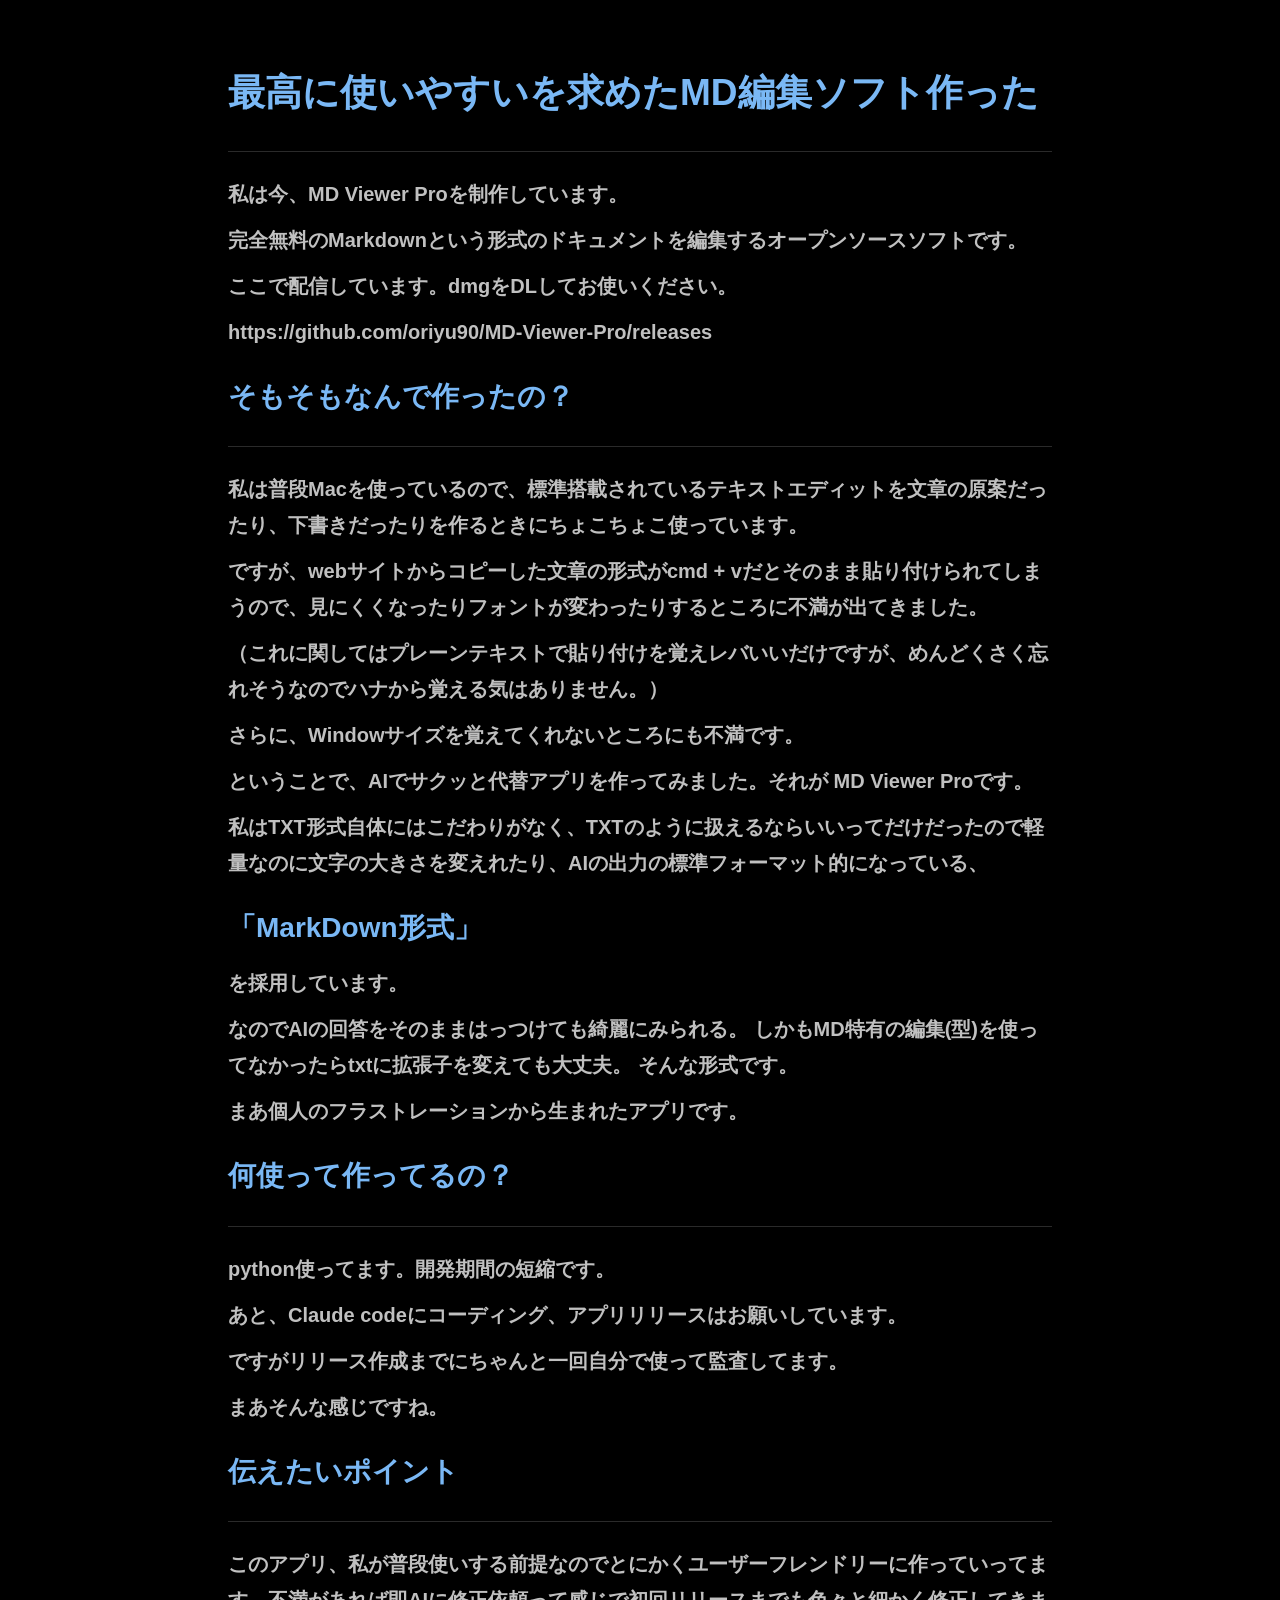
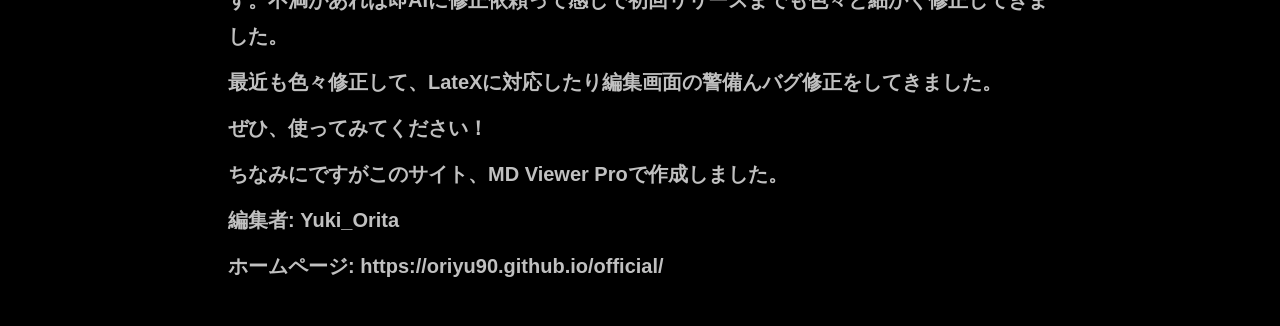
==== index.html @ 26b99b34 "Create index.html for MD Viewer Pro application This HTML file contains the structure and styling fo" ====
<!DOCTYPE html><html><head><meta charset="utf-8"><style>*{box-sizing:border-box;margin:0;padding:0}html,body{background:#000000;color:#c0c0c0;font-family:'Helvetica Neue', '-apple-system', 'Hiragino Kaku Gothic ProN', 'Noto Sans JP', sans-serif;font-size:20px;line-height:1.8;font-weight:600;}h1{font-size:37px;color:#7ab8f5;margin:28px 0 16px}h2{font-size:28px;color:#7ab8f5;margin:22px 0 12px}h3{font-size:23px;color:#7ab8f5;margin:18px 0 10px}h4,h5,h6{color:#7ab8f5;margin:14px 0 8px}p{margin:10px 0}a{color:#4a9eff;text-decoration:none}a:hover{text-decoration:underline}code{background:#1c1c1c;color:#e06c75;padding:2px 6px;border-radius:3px;font-family:'Menlo','Monaco',monospace;font-size:.88em}pre{position:relative;background:#1c1c1c;border:1px solid #2a2a2a;border-radius:6px;padding:16px;overflow-x:auto;margin:14px 0}pre code{background:none;padding:0;color:#c0c0c0}.mdv-copy-btn{position:absolute;top:6px;right:8px;padding:2px 10px;font-size:11px;line-height:1.5;cursor:pointer;border:1px solid #2a2a2a;border-radius:4px;background:rgba(50,50,50,0.85);color:#aaaaaa;font-family:system-ui,sans-serif;user-select:none;opacity:.75;z-index:10;transition:opacity .15s}.mdv-copy-btn:hover{opacity:1;color:#c0c0c0}blockquote{border-left:4px solid #4a9eff;background:#1c1c1c;margin:14px 0;padding:10px 18px;border-radius:0 4px 4px 0;color:#484848}table{border-collapse:collapse;width:100%;margin:16px 0}th,td{border:1px solid #2a2a2a;padding:9px 14px;text-align:left}th{background:#1c1c1c;color:#7ab8f5;font-weight:700}tr:nth-child(even){background:#0d0d0d}ul,ol{padding-left:1.7em;margin:10px 0}li{margin:4px 0}hr{border:none;border-top:1px solid #2a2a2a;margin:24px 0}img{max-width:100%;border-radius:4px}.task-list-item{list-style:none;margin-left:-1.4em}.task-list-item input[type='checkbox']{margin-right:6px;vertical-align:middle}.mdv-math{font-family:'Latin Modern Math','Latin Modern Roman','CMU Serif','Computer Modern','STIX Two Math','Times New Roman','Hiragino Mincho ProN',serif;font-weight:400;line-height:1.2;white-space:nowrap;}.mdv-math-display{display:block;text-align:center;margin:18px 0;font-size:1.15em;overflow-x:auto;overflow-y:hidden;}.mdv-math .mdv-var{font-style:italic;}.mdv-math .mdv-rm,.mdv-math .mdv-txt{font-style:normal;}.mdv-math .mdv-fn{font-style:normal;margin-right:.16em;}.mdv-math .mdv-txt{white-space:pre-wrap;}.mdv-math .mdv-bf{font-weight:700;}.mdv-math .mdv-it{font-style:italic;}.mdv-math .mdv-sf{font-family:system-ui,sans-serif;font-style:normal;}.mdv-math .mdv-tt{font-family:'Menlo','Monaco',monospace;font-style:normal;}.mdv-math .mdv-bb,.mdv-math .mdv-cal,.mdv-math .mdv-frak{font-style:normal;}.mdv-math .mdv-bin{margin:0 .22em;}.mdv-math .mdv-sp-punct{display:inline-block;width:.17em;}.mdv-math .mdv-sup,.mdv-math .mdv-sub{font-size:.72em;line-height:1;display:inline-block;}.mdv-math .mdv-sup{vertical-align:.62em;}.mdv-math .mdv-sub{vertical-align:-.34em;}.mdv-math .mdv-scripts{display:inline-flex;flex-direction:column;vertical-align:middle;align-items:flex-start;line-height:1;}.mdv-math .mdv-scripts>.mdv-sup,.mdv-math .mdv-scripts>.mdv-sub{vertical-align:baseline;}.mdv-math .mdv-frac{display:inline-flex;flex-direction:column;vertical-align:middle;text-align:center;margin:0 .18em;position:relative;top:-.05em;}.mdv-math .mdv-frac-n{padding:0 .3em .1em .3em;border-bottom:.055em solid currentColor;}.mdv-math .mdv-frac-d{padding:.1em .3em 0 .3em;}.mdv-math .mdv-frac-t{font-size:.85em;}.mdv-math .mdv-frac-nb>.mdv-frac-n{border-bottom:none;}.mdv-math .mdv-sqrt{display:inline-flex;align-items:flex-start;margin:0 .1em;}.mdv-math .mdv-sqrt-sign{display:inline-block;transform-origin:top;}.mdv-math .mdv-sqrt-idx{font-size:.6em;align-self:flex-start;margin-right:-.35em;position:relative;top:-.15em;}.mdv-math .mdv-sqrt-body{border-top:.055em solid currentColor;padding:.14em .2em 0 .1em;margin-left:-.06em;}.mdv-math .mdv-over{border-top:.055em solid currentColor;padding-top:.12em;display:inline-block;}.mdv-math .mdv-under{border-bottom:.055em solid currentColor;padding-bottom:.06em;display:inline-block;}.mdv-math .mdv-acc{display:inline-block;position:relative;}.mdv-math .mdv-acc>.mdv-acc-m,.mdv-math .mdv-acc>.mdv-acc-wide{position:absolute;left:0;right:0;top:-.58em;text-align:center;line-height:1;pointer-events:none;}.mdv-math .mdv-acc>.mdv-acc-m{font-size:.95em;}.mdv-math .mdv-acc>.mdv-acc-wide{font-size:.7em;top:-.5em;}.mdv-math .mdv-bigop{font-size:1.5em;line-height:1;vertical-align:-.22em;margin:0 .08em;}.mdv-math .mdv-bigop-int{font-size:1.7em;vertical-align:-.3em;}.mdv-math .mdv-lim{display:inline-flex;flex-direction:column;align-items:center;vertical-align:middle;line-height:1.05;margin:0 .12em;}.mdv-math .mdv-lim-up,.mdv-math .mdv-lim-lo{font-size:.68em;}.mdv-math .mdv-fence{display:inline-flex;align-items:stretch;vertical-align:middle;}.mdv-math .mdv-fence>.mdv-fb{display:inline-flex;align-items:center;padding:0 .1em;}.mdv-math .mdv-d{flex:0 0 auto;align-self:stretch;width:.3em;}.mdv-math .mdv-d-lparen{border:.07em solid currentColor;border-right:0;border-radius:100% 0 0 100%/50% 0 0 50%;margin-right:.05em;}.mdv-math .mdv-d-rparen{border:.07em solid currentColor;border-left:0;border-radius:0 100% 100% 0/0 50% 50% 0;margin-left:.05em;}.mdv-math .mdv-d-lbrack{border:.07em solid currentColor;border-right:0;margin-right:.05em;}.mdv-math .mdv-d-rbrack{border:.07em solid currentColor;border-left:0;margin-left:.05em;}.mdv-math .mdv-d-vert{width:0;border-left:.06em solid currentColor;margin:0 .22em;}.mdv-math .mdv-d-dvert{width:.14em;border-left:.06em solid currentColor;border-right:.06em solid currentColor;margin:0 .22em;}.mdv-math .mdv-d-glyph{display:inline-block;align-self:center;transform-origin:center;font-weight:300;margin:0 .1em;}.mdv-math .mdv-mtx{display:inline-grid;align-items:center;vertical-align:middle;}.mdv-math .mdv-mc{display:inline-block;}.mdv-math .mdv-unknown,.mdv-math .mdv-tex-raw{font-family:'Menlo','Monaco',monospace;font-size:.9em;font-style:normal;opacity:.8;}.mdv-fm{background:#1c1c1c;border:1px solid #2a2a2a;border-left:4px solid #4a9eff;border-radius:0 6px 6px 0;padding:10px 16px 12px 16px;margin:0 0 20px 0;font-size:.9em;}.mdv-fm-title{color:#7ab8f5;font-weight:700;font-size:.92em;letter-spacing:.04em;text-transform:uppercase;margin-bottom:6px;opacity:.85;}.mdv-fm-row{display:flex;gap:10px;align-items:baseline;padding:2px 0;flex-wrap:wrap;}.mdv-fm-key{color:#4a9eff;font-weight:700;min-width:110px;flex:0 0 auto;}.mdv-fm-val{color:#c0c0c0;flex:1 1 auto;word-break:break-word;}.mdv-fm-tag{display:inline-block;background:#111111;border:1px solid #2a2a2a;border-radius:10px;padding:0 9px;margin:1px 3px 1px 0;font-size:.9em;}.mdv-fm-raw{background:none;border:none;padding:0;margin:0;white-space:pre-wrap;color:#484848;}.wrap{padding:32px 48px;max-width:920px;margin:0 auto;}@media print{@page{margin:0;}body{background:#000000!important;}.wrap{background:#000000!important;}}</style></head><body><div class="wrap"><h1 data-src-line="0">最高に使いやすいを求めたMD編集ソフト作った</h1>
<hr data-src-line="2" />
<p data-src-line="4">私は今、MD Viewer Proを制作しています。</p>
<p data-src-line="6">完全無料のMarkdownという形式のドキュメントを編集するオープンソースソフトです。</p>
<p data-src-line="8">ここで配信しています。dmgをDLしてお使いください。</p>
<p data-src-line="10">https://github.com/oriyu90/MD-Viewer-Pro/releases</p>
<h2 data-src-line="12">そもそもなんで作ったの？</h2>
<hr data-src-line="14" />
<p data-src-line="16">私は普段Macを使っているので、標準搭載されているテキストエディットを文章の原案だったり、下書きだったりを作るときにちょこちょこ使っています。</p>
<p data-src-line="18">ですが、webサイトからコピーした文章の形式がcmd + vだとそのまま貼り付けられてしまうので、見にくくなったりフォントが変わったりするところに不満が出てきました。</p>
<p data-src-line="20">（これに関してはプレーンテキストで貼り付けを覚えレバいいだけですが、めんどくさく忘れそうなのでハナから覚える気はありません。）</p>
<p data-src-line="22">さらに、Windowサイズを覚えてくれないところにも不満です。</p>
<p data-src-line="24">ということで、AIでサクッと代替アプリを作ってみました。それが MD Viewer Proです。</p>
<p data-src-line="26">私はTXT形式自体にはこだわりがなく、TXTのように扱えるならいいってだけだったので軽量なのに文字の大きさを変えれたり、AIの出力の標準フォーマット的になっている、</p>
<h2 data-src-line="28">「MarkDown形式」</h2>
<p data-src-line="30">を採用しています。</p>
<p data-src-line="32">なのでAIの回答をそのままはっつけても綺麗にみられる。
しかもMD特有の編集(型)を使ってなかったらtxtに拡張子を変えても大丈夫。
そんな形式です。</p>
<p data-src-line="36">まあ個人のフラストレーションから生まれたアプリです。</p>
<h2 data-src-line="38">何使って作ってるの？</h2>
<hr data-src-line="40" />
<p data-src-line="42">python使ってます。開発期間の短縮です。</p>
<p data-src-line="44">あと、Claude codeにコーディング、アプリリリースはお願いしています。</p>
<p data-src-line="46">ですがリリース作成までにちゃんと一回自分で使って監査してます。</p>
<p data-src-line="48">まあそんな感じですね。</p>
<h2 data-src-line="50">伝えたいポイント</h2>
<hr data-src-line="52" />
<p data-src-line="54">このアプリ、私が普段使いする前提なのでとにかくユーザーフレンドリーに作っていってます。不満があれば即AIに修正依頼って感じで初回リリースまでも色々と細かく修正してきました。</p>
<p data-src-line="56">最近も色々修正して、LateXに対応したり編集画面の警備んバグ修正をしてきました。</p>
<p data-src-line="58">ぜひ、使ってみてください！</p>
<p data-src-line="60">ちなみにですがこのサイト、MD Viewer Proで作成しました。</p>
<p data-src-line="62">編集者: Yuki_Orita</p>
<p data-src-line="64">ホームページ: https://oriyu90.github.io/official/</p></div><script>function _mdvCopy(btn){var pre=btn.parentElement;var code=pre.querySelector("code");var src=code?code:pre;var text=(src.textContent||"").replace(/\n$/,"");if(typeof _mdvClipboard!=="undefined"&&_mdvClipboard){_mdvClipboard.copyText(text);}else{var ta=document.createElement("textarea");ta.value=text;ta.style.cssText="position:fixed;top:-9999px;left:-9999px;";document.body.appendChild(ta);ta.focus();ta.select();try{document.execCommand("copy");}catch(e){}document.body.removeChild(ta);}var orig=btn.textContent;btn.textContent="✓";btn.style.opacity="1";setTimeout(function(){btn.textContent=orig;btn.style.opacity="";},1500);}window.addEventListener("load",function(){document.querySelectorAll("pre").forEach(function(p){if(p.querySelector(".mdv-copy-btn"))return;var b=document.createElement("button");b.className="mdv-copy-btn";b.textContent="copy";b.setAttribute("type","button");b.onclick=function(e){e.stopPropagation();_mdvCopy(this);};p.appendChild(b);});});</script><script src="qrc:///qtwebchannel/qwebchannel.js"></script><script>var _mdvClipboard=null;document.addEventListener("DOMContentLoaded",function(){if(typeof QWebChannel==="undefined"||typeof qt==="undefined")return;new QWebChannel(qt.webChannelTransport,function(ch){_mdvClipboard=ch.objects.clipboard;});});</script><script>document.addEventListener("copy",function(e){var t=window.getSelection().toString();if(t&&e.clipboardData){e.clipboardData.setData("text/plain",t);e.preventDefault();}},true);</script></body></html>
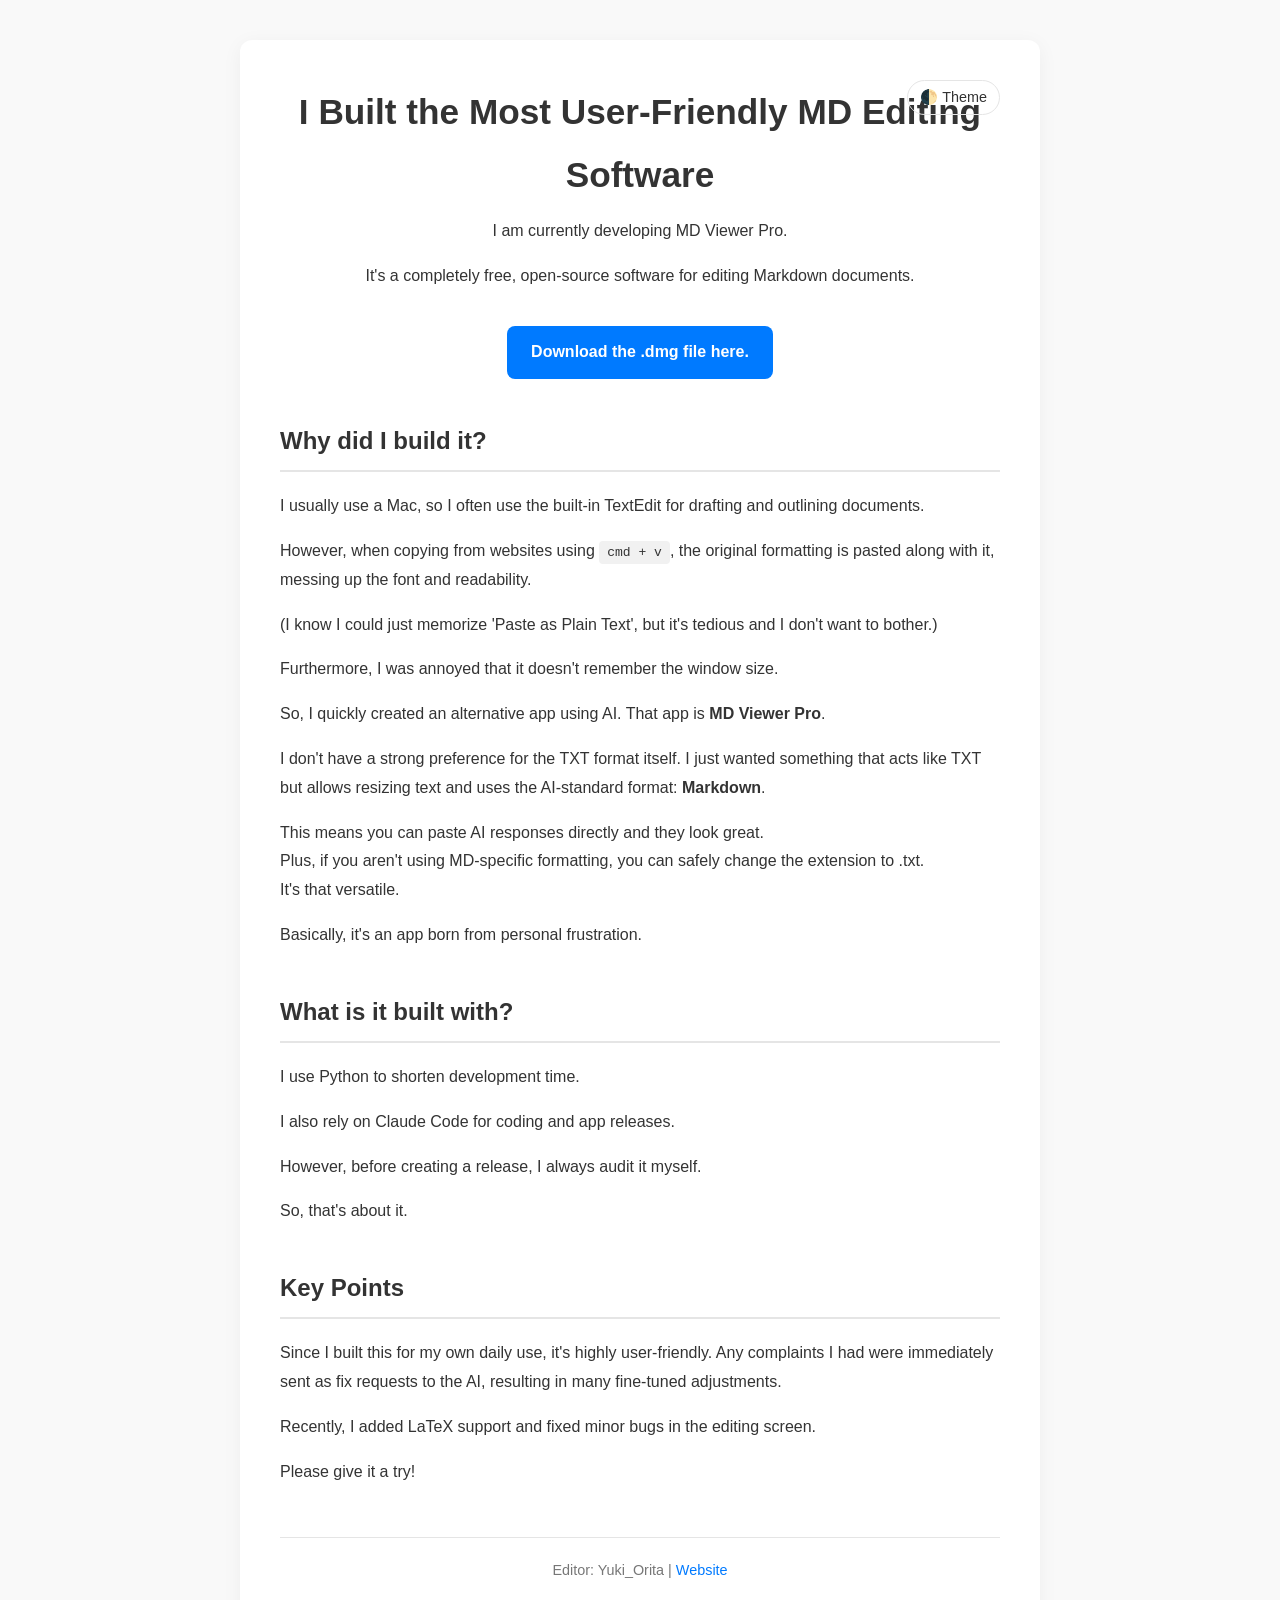
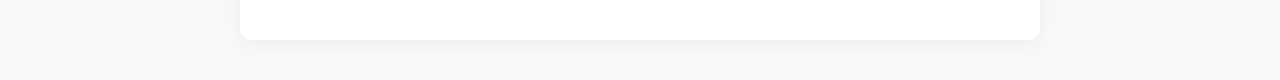
==== commit a6a63af3: "Update index.html" ====
--- a/index.html
+++ b/index.html
@@ -1,34 +1,340 @@
-<!DOCTYPE html><html><head><meta charset="utf-8"><style>*{box-sizing:border-box;margin:0;padding:0}html,body{background:#000000;color:#c0c0c0;font-family:'Helvetica Neue', '-apple-system', 'Hiragino Kaku Gothic ProN', 'Noto Sans JP', sans-serif;font-size:20px;line-height:1.8;font-weight:600;}h1{font-size:37px;color:#7ab8f5;margin:28px 0 16px}h2{font-size:28px;color:#7ab8f5;margin:22px 0 12px}h3{font-size:23px;color:#7ab8f5;margin:18px 0 10px}h4,h5,h6{color:#7ab8f5;margin:14px 0 8px}p{margin:10px 0}a{color:#4a9eff;text-decoration:none}a:hover{text-decoration:underline}code{background:#1c1c1c;color:#e06c75;padding:2px 6px;border-radius:3px;font-family:'Menlo','Monaco',monospace;font-size:.88em}pre{position:relative;background:#1c1c1c;border:1px solid #2a2a2a;border-radius:6px;padding:16px;overflow-x:auto;margin:14px 0}pre code{background:none;padding:0;color:#c0c0c0}.mdv-copy-btn{position:absolute;top:6px;right:8px;padding:2px 10px;font-size:11px;line-height:1.5;cursor:pointer;border:1px solid #2a2a2a;border-radius:4px;background:rgba(50,50,50,0.85);color:#aaaaaa;font-family:system-ui,sans-serif;user-select:none;opacity:.75;z-index:10;transition:opacity .15s}.mdv-copy-btn:hover{opacity:1;color:#c0c0c0}blockquote{border-left:4px solid #4a9eff;background:#1c1c1c;margin:14px 0;padding:10px 18px;border-radius:0 4px 4px 0;color:#484848}table{border-collapse:collapse;width:100%;margin:16px 0}th,td{border:1px solid #2a2a2a;padding:9px 14px;text-align:left}th{background:#1c1c1c;color:#7ab8f5;font-weight:700}tr:nth-child(even){background:#0d0d0d}ul,ol{padding-left:1.7em;margin:10px 0}li{margin:4px 0}hr{border:none;border-top:1px solid #2a2a2a;margin:24px 0}img{max-width:100%;border-radius:4px}.task-list-item{list-style:none;margin-left:-1.4em}.task-list-item input[type='checkbox']{margin-right:6px;vertical-align:middle}.mdv-math{font-family:'Latin Modern Math','Latin Modern Roman','CMU Serif','Computer Modern','STIX Two Math','Times New Roman','Hiragino Mincho ProN',serif;font-weight:400;line-height:1.2;white-space:nowrap;}.mdv-math-display{display:block;text-align:center;margin:18px 0;font-size:1.15em;overflow-x:auto;overflow-y:hidden;}.mdv-math .mdv-var{font-style:italic;}.mdv-math .mdv-rm,.mdv-math .mdv-txt{font-style:normal;}.mdv-math .mdv-fn{font-style:normal;margin-right:.16em;}.mdv-math .mdv-txt{white-space:pre-wrap;}.mdv-math .mdv-bf{font-weight:700;}.mdv-math .mdv-it{font-style:italic;}.mdv-math .mdv-sf{font-family:system-ui,sans-serif;font-style:normal;}.mdv-math .mdv-tt{font-family:'Menlo','Monaco',monospace;font-style:normal;}.mdv-math .mdv-bb,.mdv-math .mdv-cal,.mdv-math .mdv-frak{font-style:normal;}.mdv-math .mdv-bin{margin:0 .22em;}.mdv-math .mdv-sp-punct{display:inline-block;width:.17em;}.mdv-math .mdv-sup,.mdv-math .mdv-sub{font-size:.72em;line-height:1;display:inline-block;}.mdv-math .mdv-sup{vertical-align:.62em;}.mdv-math .mdv-sub{vertical-align:-.34em;}.mdv-math .mdv-scripts{display:inline-flex;flex-direction:column;vertical-align:middle;align-items:flex-start;line-height:1;}.mdv-math .mdv-scripts>.mdv-sup,.mdv-math .mdv-scripts>.mdv-sub{vertical-align:baseline;}.mdv-math .mdv-frac{display:inline-flex;flex-direction:column;vertical-align:middle;text-align:center;margin:0 .18em;position:relative;top:-.05em;}.mdv-math .mdv-frac-n{padding:0 .3em .1em .3em;border-bottom:.055em solid currentColor;}.mdv-math .mdv-frac-d{padding:.1em .3em 0 .3em;}.mdv-math .mdv-frac-t{font-size:.85em;}.mdv-math .mdv-frac-nb>.mdv-frac-n{border-bottom:none;}.mdv-math .mdv-sqrt{display:inline-flex;align-items:flex-start;margin:0 .1em;}.mdv-math .mdv-sqrt-sign{display:inline-block;transform-origin:top;}.mdv-math .mdv-sqrt-idx{font-size:.6em;align-self:flex-start;margin-right:-.35em;position:relative;top:-.15em;}.mdv-math .mdv-sqrt-body{border-top:.055em solid currentColor;padding:.14em .2em 0 .1em;margin-left:-.06em;}.mdv-math .mdv-over{border-top:.055em solid currentColor;padding-top:.12em;display:inline-block;}.mdv-math .mdv-under{border-bottom:.055em solid currentColor;padding-bottom:.06em;display:inline-block;}.mdv-math .mdv-acc{display:inline-block;position:relative;}.mdv-math .mdv-acc>.mdv-acc-m,.mdv-math .mdv-acc>.mdv-acc-wide{position:absolute;left:0;right:0;top:-.58em;text-align:center;line-height:1;pointer-events:none;}.mdv-math .mdv-acc>.mdv-acc-m{font-size:.95em;}.mdv-math .mdv-acc>.mdv-acc-wide{font-size:.7em;top:-.5em;}.mdv-math .mdv-bigop{font-size:1.5em;line-height:1;vertical-align:-.22em;margin:0 .08em;}.mdv-math .mdv-bigop-int{font-size:1.7em;vertical-align:-.3em;}.mdv-math .mdv-lim{display:inline-flex;flex-direction:column;align-items:center;vertical-align:middle;line-height:1.05;margin:0 .12em;}.mdv-math .mdv-lim-up,.mdv-math .mdv-lim-lo{font-size:.68em;}.mdv-math .mdv-fence{display:inline-flex;align-items:stretch;vertical-align:middle;}.mdv-math .mdv-fence>.mdv-fb{display:inline-flex;align-items:center;padding:0 .1em;}.mdv-math .mdv-d{flex:0 0 auto;align-self:stretch;width:.3em;}.mdv-math .mdv-d-lparen{border:.07em solid currentColor;border-right:0;border-radius:100% 0 0 100%/50% 0 0 50%;margin-right:.05em;}.mdv-math .mdv-d-rparen{border:.07em solid currentColor;border-left:0;border-radius:0 100% 100% 0/0 50% 50% 0;margin-left:.05em;}.mdv-math .mdv-d-lbrack{border:.07em solid currentColor;border-right:0;margin-right:.05em;}.mdv-math .mdv-d-rbrack{border:.07em solid currentColor;border-left:0;margin-left:.05em;}.mdv-math .mdv-d-vert{width:0;border-left:.06em solid currentColor;margin:0 .22em;}.mdv-math .mdv-d-dvert{width:.14em;border-left:.06em solid currentColor;border-right:.06em solid currentColor;margin:0 .22em;}.mdv-math .mdv-d-glyph{display:inline-block;align-self:center;transform-origin:center;font-weight:300;margin:0 .1em;}.mdv-math .mdv-mtx{display:inline-grid;align-items:center;vertical-align:middle;}.mdv-math .mdv-mc{display:inline-block;}.mdv-math .mdv-unknown,.mdv-math .mdv-tex-raw{font-family:'Menlo','Monaco',monospace;font-size:.9em;font-style:normal;opacity:.8;}.mdv-fm{background:#1c1c1c;border:1px solid #2a2a2a;border-left:4px solid #4a9eff;border-radius:0 6px 6px 0;padding:10px 16px 12px 16px;margin:0 0 20px 0;font-size:.9em;}.mdv-fm-title{color:#7ab8f5;font-weight:700;font-size:.92em;letter-spacing:.04em;text-transform:uppercase;margin-bottom:6px;opacity:.85;}.mdv-fm-row{display:flex;gap:10px;align-items:baseline;padding:2px 0;flex-wrap:wrap;}.mdv-fm-key{color:#4a9eff;font-weight:700;min-width:110px;flex:0 0 auto;}.mdv-fm-val{color:#c0c0c0;flex:1 1 auto;word-break:break-word;}.mdv-fm-tag{display:inline-block;background:#111111;border:1px solid #2a2a2a;border-radius:10px;padding:0 9px;margin:1px 3px 1px 0;font-size:.9em;}.mdv-fm-raw{background:none;border:none;padding:0;margin:0;white-space:pre-wrap;color:#484848;}.wrap{padding:32px 48px;max-width:920px;margin:0 auto;}@media print{@page{margin:0;}body{background:#000000!important;}.wrap{background:#000000!important;}}</style></head><body><div class="wrap"><h1 data-src-line="0">最高に使いやすいを求めたMD編集ソフト作った</h1>
-<hr data-src-line="2" />
-<p data-src-line="4">私は今、MD Viewer Proを制作しています。</p>
-<p data-src-line="6">完全無料のMarkdownという形式のドキュメントを編集するオープンソースソフトです。</p>
-<p data-src-line="8">ここで配信しています。dmgをDLしてお使いください。</p>
-<p data-src-line="10">https://github.com/oriyu90/MD-Viewer-Pro/releases</p>
-<h2 data-src-line="12">そもそもなんで作ったの？</h2>
-<hr data-src-line="14" />
-<p data-src-line="16">私は普段Macを使っているので、標準搭載されているテキストエディットを文章の原案だったり、下書きだったりを作るときにちょこちょこ使っています。</p>
-<p data-src-line="18">ですが、webサイトからコピーした文章の形式がcmd + vだとそのまま貼り付けられてしまうので、見にくくなったりフォントが変わったりするところに不満が出てきました。</p>
-<p data-src-line="20">（これに関してはプレーンテキストで貼り付けを覚えレバいいだけですが、めんどくさく忘れそうなのでハナから覚える気はありません。）</p>
-<p data-src-line="22">さらに、Windowサイズを覚えてくれないところにも不満です。</p>
-<p data-src-line="24">ということで、AIでサクッと代替アプリを作ってみました。それが MD Viewer Proです。</p>
-<p data-src-line="26">私はTXT形式自体にはこだわりがなく、TXTのように扱えるならいいってだけだったので軽量なのに文字の大きさを変えれたり、AIの出力の標準フォーマット的になっている、</p>
-<h2 data-src-line="28">「MarkDown形式」</h2>
-<p data-src-line="30">を採用しています。</p>
-<p data-src-line="32">なのでAIの回答をそのままはっつけても綺麗にみられる。
-しかもMD特有の編集(型)を使ってなかったらtxtに拡張子を変えても大丈夫。
-そんな形式です。</p>
-<p data-src-line="36">まあ個人のフラストレーションから生まれたアプリです。</p>
-<h2 data-src-line="38">何使って作ってるの？</h2>
-<hr data-src-line="40" />
-<p data-src-line="42">python使ってます。開発期間の短縮です。</p>
-<p data-src-line="44">あと、Claude codeにコーディング、アプリリリースはお願いしています。</p>
-<p data-src-line="46">ですがリリース作成までにちゃんと一回自分で使って監査してます。</p>
-<p data-src-line="48">まあそんな感じですね。</p>
-<h2 data-src-line="50">伝えたいポイント</h2>
-<hr data-src-line="52" />
-<p data-src-line="54">このアプリ、私が普段使いする前提なのでとにかくユーザーフレンドリーに作っていってます。不満があれば即AIに修正依頼って感じで初回リリースまでも色々と細かく修正してきました。</p>
-<p data-src-line="56">最近も色々修正して、LateXに対応したり編集画面の警備んバグ修正をしてきました。</p>
-<p data-src-line="58">ぜひ、使ってみてください！</p>
-<p data-src-line="60">ちなみにですがこのサイト、MD Viewer Proで作成しました。</p>
-<p data-src-line="62">編集者: Yuki_Orita</p>
-<p data-src-line="64">ホームページ: https://oriyu90.github.io/official/</p></div><script>function _mdvCopy(btn){var pre=btn.parentElement;var code=pre.querySelector("code");var src=code?code:pre;var text=(src.textContent||"").replace(/\n$/,"");if(typeof _mdvClipboard!=="undefined"&&_mdvClipboard){_mdvClipboard.copyText(text);}else{var ta=document.createElement("textarea");ta.value=text;ta.style.cssText="position:fixed;top:-9999px;left:-9999px;";document.body.appendChild(ta);ta.focus();ta.select();try{document.execCommand("copy");}catch(e){}document.body.removeChild(ta);}var orig=btn.textContent;btn.textContent="✓";btn.style.opacity="1";setTimeout(function(){btn.textContent=orig;btn.style.opacity="";},1500);}window.addEventListener("load",function(){document.querySelectorAll("pre").forEach(function(p){if(p.querySelector(".mdv-copy-btn"))return;var b=document.createElement("button");b.className="mdv-copy-btn";b.textContent="copy";b.setAttribute("type","button");b.onclick=function(e){e.stopPropagation();_mdvCopy(this);};p.appendChild(b);});});</script><script src="qrc:///qtwebchannel/qwebchannel.js"></script><script>var _mdvClipboard=null;document.addEventListener("DOMContentLoaded",function(){if(typeof QWebChannel==="undefined"||typeof qt==="undefined")return;new QWebChannel(qt.webChannelTransport,function(ch){_mdvClipboard=ch.objects.clipboard;});});</script><script>document.addEventListener("copy",function(e){var t=window.getSelection().toString();if(t&&e.clipboardData){e.clipboardData.setData("text/plain",t);e.preventDefault();}},true);</script></body></html>
+<!DOCTYPE html>
+<html lang="ja">
+<head>
+    <meta charset="UTF-8">
+    <meta name="viewport" content="width=device-width, initial-scale=1.0">
+    <title>MD Viewer Pro - 究極のMarkdownエディタ</title>
+    <meta name="description" content="MD Viewer Proは、Macユーザーのための軽量かつAIフレンドリーなオープンソースMarkdownエディタです。テキストエディットの不満を解消し、使いやすさを追求しました。">
+    <meta name="keywords" content="MD Viewer Pro, Markdown, エディタ, オープンソース, Mac, 編集ソフト, Yuki_Orita">
+    <meta name="author" content="Yuki_Orita">
+    
+    <script type="application/ld+json">
+    {
+      "@context": "https://schema.org",
+      "@type": "SoftwareApplication",
+      "name": "MD Viewer Pro",
+      "operatingSystem": "macOS",
+      "applicationCategory": "TextEditor",
+      "author": {
+        "@type": "Person",
+        "name": "Yuki_Orita",
+        "url": "https://oriyu90.github.io/official/"
+      },
+      "url": "https://github.com/oriyu90/MD-Viewer-Pro",
+      "offers": {
+        "@type": "Offer",
+        "price": "0",
+        "priceCurrency": "JPY"
+      }
+    }
+    </script>
+
+    <style>
+        /* CSSカスタムプロパティ (ライトテーマのデフォルト) */
+        :root {
+            --bg-color: #f9f9f9;
+            --text-color: #333333;
+            --container-bg: #ffffff;
+            --primary-color: #007aff;
+            --border-color: #e5e5e5;
+            --code-bg: #f1f1f1;
+            --footer-text: #777777;
+        }
+
+        /* ダークテーマの定義 */
+        [data-theme="dark"] {
+            --bg-color: #121212;
+            --text-color: #e0e0e0;
+            --container-bg: #1e1e1e;
+            --primary-color: #4da6ff;
+            --border-color: #333333;
+            --code-bg: #2d2d2d;
+            --footer-text: #aaaaaa;
+        }
+
+        * {
+            box-sizing: border-box;
+            margin: 0;
+            padding: 0;
+        }
+
+        body {
+            font-family: -apple-system, BlinkMacSystemFont, "Segoe UI", Roboto, Helvetica, Arial, sans-serif;
+            background-color: var(--bg-color);
+            color: var(--text-color);
+            line-height: 1.8;
+            transition: background-color 0.3s, color 0.3s;
+        }
+
+        .container {
+            max-width: 800px;
+            margin: 40px auto;
+            padding: 40px;
+            background-color: var(--container-bg);
+            border-radius: 12px;
+            box-shadow: 0 4px 20px rgba(0,0,0,0.05);
+            transition: background-color 0.3s;
+        }
+
+        header {
+            text-align: center;
+            margin-bottom: 40px;
+            position: relative;
+        }
+
+        h1 {
+            font-size: 2.2rem;
+            margin-bottom: 10px;
+            color: var(--text-color);
+        }
+
+        h2 {
+            font-size: 1.5rem;
+            margin-top: 40px;
+            margin-bottom: 20px;
+            padding-bottom: 8px;
+            border-bottom: 2px solid var(--border-color);
+        }
+
+        p {
+            margin-bottom: 16px;
+        }
+
+        .btn-download {
+            display: inline-block;
+            background-color: var(--primary-color);
+            color: #ffffff;
+            text-decoration: none;
+            padding: 12px 24px;
+            border-radius: 8px;
+            font-weight: bold;
+            margin-top: 20px;
+            transition: opacity 0.2s;
+        }
+
+        .btn-download:hover {
+            opacity: 0.8;
+        }
+
+        .highlight {
+            background-color: var(--code-bg);
+            padding: 4px 8px;
+            border-radius: 4px;
+            font-family: monospace;
+        }
+
+        footer {
+            margin-top: 50px;
+            text-align: center;
+            color: var(--footer-text);
+            font-size: 0.9rem;
+            border-top: 1px solid var(--border-color);
+            padding-top: 20px;
+        }
+
+        footer a {
+            color: var(--primary-color);
+            text-decoration: none;
+        }
+
+        /* テーマ切り替えボタン */
+        .theme-toggle {
+            position: absolute;
+            top: 0;
+            right: 0;
+            background: none;
+            border: 1px solid var(--border-color);
+            color: var(--text-color);
+            padding: 8px 12px;
+            border-radius: 20px;
+            cursor: pointer;
+            font-size: 0.9rem;
+            transition: background-color 0.2s;
+        }
+        
+        .theme-toggle:hover {
+            background-color: var(--code-bg);
+        }
+
+        @media (max-width: 768px) {
+            .container {
+                margin: 20px;
+                padding: 20px;
+            }
+            .theme-toggle {
+                position: relative;
+                margin-top: 20px;
+            }
+        }
+    </style>
+</head>
+<body>
+
+    <div class="container">
+        <header>
+            <button class="theme-toggle" id="themeToggle">🌓 Theme</button>
+            <h1 data-i18n="title">最高に使いやすいを求めたMD編集ソフト作った</h1>
+            <p data-i18n="intro1">私は今、MD Viewer Proを制作しています。</p>
+            <p data-i18n="intro2">完全無料のMarkdownという形式のドキュメントを編集するオープンソースソフトです。</p>
+            <a href="https://github.com/oriyu90/MD-Viewer-Pro/releases" target="_blank" rel="noopener noreferrer" class="btn-download" data-i18n="download">ここで配信しています。dmgをDLしてお使いください。</a>
+        </header>
+
+        <section>
+            <h2 data-i18n="h2_1">そもそもなんで作ったの？</h2>
+            <p data-i18n="p2_1">私は普段Macを使っているので、標準搭載されているテキストエディットを文章の原案だったり、下書きだったりを作るときにちょこちょこ使っています。</p>
+            <p data-i18n="p2_2">ですが、webサイトからコピーした文章の形式が<span class="highlight">cmd + v</span>だとそのまま貼り付けられてしまうので、見にくくなったりフォントが変わったりするところに不満が出てきました。</p>
+            <p data-i18n="p2_3">（これに関してはプレーンテキストで貼り付けを覚えればいいだけですが、めんどくさく忘れそうなのでハナから覚える気はありません。）</p>
+            <p data-i18n="p2_4">さらに、Windowサイズを覚えてくれないところにも不満です。</p>
+            <p data-i18n="p2_5">ということで、AIでサクッと代替アプリを作ってみました。それが <strong>MD Viewer Pro</strong> です。</p>
+            <p data-i18n="p2_6">私はTXT形式自体にはこだわりがなく、TXTのように扱えるならいいってだけだったので軽量なのに文字の大きさを変えれたり、AIの出力の標準フォーマット的になっている、<strong>「MarkDown形式」</strong>を採用しています。</p>
+            <p data-i18n="p2_7">なのでAIの回答をそのままはっつけても綺麗にみられる。<br>しかもMD特有の編集(型)を使ってなかったらtxtに拡張子を変えても大丈夫。<br>そんな形式です。</p>
+            <p data-i18n="p2_8">まあ個人のフラストレーションから生まれたアプリです。</p>
+        </section>
+
+        <section>
+            <h2 data-i18n="h2_2">何使って作ってるの？</h2>
+            <p data-i18n="p3_1">python使ってます。開発期間の短縮です。</p>
+            <p data-i18n="p3_2">あと、Claude codeにコーディング、アプリリリースはお願いしています。</p>
+            <p data-i18n="p3_3">ですがリリース作成までにちゃんと一回自分で使って監査してます。</p>
+            <p data-i18n="p3_4">まあそんな感じですね。</p>
+        </section>
+
+        <section>
+            <h2 data-i18n="h2_3">伝えたいポイント</h2>
+            <p data-i18n="p4_1">このアプリ、私が普段使いする前提なのでとにかくユーザーフレンドリーに作っていってます。不満があれば即AIに修正依頼って感じで初回リリースまでも色々と細かく修正してきました。</p>
+            <p data-i18n="p4_2">最近も色々修正して、LateXに対応したり編集画面の軽微なバグ修正をしてきました。</p>
+            <p data-i18n="p4_3">ぜひ、使ってみてください！</p>
+        </section>
+
+        <footer>
+            <p><span data-i18n="author">編集者: Yuki_Orita</span> | <a href="https://oriyu90.github.io/official/" target="_blank" rel="noopener noreferrer" data-i18n="website">ホームページ</a></p>
+        </footer>
+    </div>
+
+    <script>
+        // --- 言語データ ---
+        const translations = {
+            ja: {
+                title: "最高に使いやすいを求めたMD編集ソフト作った",
+                intro1: "私は今、MD Viewer Proを制作しています。",
+                intro2: "完全無料のMarkdownという形式のドキュメントを編集するオープンソースソフトです。",
+                download: "ここで配信しています。dmgをDLしてお使いください。",
+                h2_1: "そもそもなんで作ったの？",
+                p2_1: "私は普段Macを使っているので、標準搭載されているテキストエディットを文章の原案だったり、下書きだったりを作るときにちょこちょこ使っています。",
+                p2_2: "ですが、webサイトからコピーした文章の形式が <span class=\"highlight\">cmd + v</span> だとそのまま貼り付けられてしまうので、見にくくなったりフォントが変わったりするところに不満が出てきました。",
+                p2_3: "（これに関してはプレーンテキストで貼り付けを覚えればいいだけですが、めんどくさく忘れそうなのでハナから覚える気はありません。）",
+                p2_4: "さらに、Windowサイズを覚えてくれないところにも不満です。",
+                p2_5: "ということで、AIでサクッと代替アプリを作ってみました。それが <strong>MD Viewer Pro</strong> です。",
+                p2_6: "私はTXT形式自体にはこだわりがなく、TXTのように扱えるならいいってだけだったので軽量なのに文字の大きさを変えれたり、AIの出力の標準フォーマット的になっている、<strong>「MarkDown形式」</strong>を採用しています。",
+                p2_7: "なのでAIの回答をそのままはっつけても綺麗にみられる。<br>しかもMD特有の編集(型)を使ってなかったらtxtに拡張子を変えても大丈夫。<br>そんな形式です。",
+                p2_8: "まあ個人のフラストレーションから生まれたアプリです。",
+                h2_2: "何使って作ってるの？",
+                p3_1: "python使ってます。開発期間の短縮です。",
+                p3_2: "あと、Claude codeにコーディング、アプリリリースはお願いしています。",
+                p3_3: "ですがリリース作成までにちゃんと一回自分で使って監査してます。",
+                p3_4: "まあそんな感じですね。",
+                h2_3: "伝えたいポイント",
+                p4_1: "このアプリ、私が普段使いする前提なのでとにかくユーザーフレンドリーに作っていってます。不満があれば即AIに修正依頼って感じで初回リリースまでも色々と細かく修正してきました。",
+                p4_2: "最近も色々修正して、LateXに対応したり編集画面の軽微なバグ修正をしてきました。",
+                p4_3: "ぜひ、使ってみてください！",
+                author: "編集者: Yuki_Orita",
+                website: "ホームページ"
+            },
+            en: {
+                title: "I Built the Most User-Friendly MD Editing Software",
+                intro1: "I am currently developing MD Viewer Pro.",
+                intro2: "It's a completely free, open-source software for editing Markdown documents.",
+                download: "Download the .dmg file here.",
+                h2_1: "Why did I build it?",
+                p2_1: "I usually use a Mac, so I often use the built-in TextEdit for drafting and outlining documents.",
+                p2_2: "However, when copying from websites using <span class=\"highlight\">cmd + v</span>, the original formatting is pasted along with it, messing up the font and readability.",
+                p2_3: "(I know I could just memorize 'Paste as Plain Text', but it's tedious and I don't want to bother.)",
+                p2_4: "Furthermore, I was annoyed that it doesn't remember the window size.",
+                p2_5: "So, I quickly created an alternative app using AI. That app is <strong>MD Viewer Pro</strong>.",
+                p2_6: "I don't have a strong preference for the TXT format itself. I just wanted something that acts like TXT but allows resizing text and uses the AI-standard format: <strong>Markdown</strong>.",
+                p2_7: "This means you can paste AI responses directly and they look great.<br>Plus, if you aren't using MD-specific formatting, you can safely change the extension to .txt.<br>It's that versatile.",
+                p2_8: "Basically, it's an app born from personal frustration.",
+                h2_2: "What is it built with?",
+                p3_1: "I use Python to shorten development time.",
+                p3_2: "I also rely on Claude Code for coding and app releases.",
+                p3_3: "However, before creating a release, I always audit it myself.",
+                p3_4: "So, that's about it.",
+                h2_3: "Key Points",
+                p4_1: "Since I built this for my own daily use, it's highly user-friendly. Any complaints I had were immediately sent as fix requests to the AI, resulting in many fine-tuned adjustments.",
+                p4_2: "Recently, I added LaTeX support and fixed minor bugs in the editing screen.",
+                p4_3: "Please give it a try!",
+                author: "Editor: Yuki_Orita",
+                website: "Website"
+            },
+            fr: {
+                title: "J'ai créé le logiciel d'édition MD le plus convivial",
+                intro1: "Je développe actuellement MD Viewer Pro.",
+                intro2: "Il s'agit d'un logiciel open source entièrement gratuit pour éditer des documents Markdown.",
+                download: "Téléchargez le fichier .dmg ici.",
+                h2_1: "Pourquoi l'ai-je créé ?",
+                p2_1: "J'utilise généralement un Mac, je me sers donc souvent de TextEdit pour rédiger des brouillons.",
+                p2_2: "Cependant, lors de la copie depuis des sites Web avec <span class=\"highlight\">cmd + v</span>, le formatage d'origine est conservé, ce qui gâche la police et la lisibilité.",
+                p2_3: "(Je sais que je pourrais mémoriser 'Coller en texte brut', mais c'est fastidieux et je n'en ai pas envie.)",
+                p2_4: "De plus, j'étais agacé qu'il ne mémorise pas la taille de la fenêtre.",
+                p2_5: "J'ai donc rapidement créé une application alternative avec l'IA. Cette application est <strong>MD Viewer Pro</strong>.",
+                p2_6: "Je n'ai pas de préférence pour le format TXT en soi. Je voulais juste un format léger comme le TXT, mais qui permette de redimensionner le texte et utilise le standard de l'IA : le <strong>Markdown</strong>.",
+                p2_7: "Cela signifie que vous pouvez coller les réponses de l'IA et elles sont superbes.<br>De plus, sans formatage MD spécifique, vous pouvez changer l'extension en .txt en toute sécurité.",
+                p2_8: "En gros, c'est une application née d'une frustration personnelle.",
+                h2_2: "Avec quoi est-il construit ?",
+                p3_1: "J'utilise Python pour réduire le temps de développement.",
+                p3_2: "Je m'appuie également sur Claude Code pour le codage et les versions.",
+                p3_3: "Cependant, avant de créer une version, je la vérifie toujours moi-même.",
+                p3_4: "Voilà, c'est à peu près tout.",
+                h2_3: "Points clés",
+                p4_1: "Comme je l'ai créé pour mon usage quotidien, il est très convivial. Le moindre problème a été immédiatement envoyé à l'IA pour correction, ce qui a permis de nombreux ajustements.",
+                p4_2: "Récemment, j'ai ajouté la prise en charge de LaTeX et corrigé des bugs mineurs.",
+                p4_3: "N'hésitez pas à l'essayer !",
+                author: "Éditeur : Yuki_Orita",
+                website: "Site Web"
+            }
+        };
+
+        // --- 多言語設定ロジック ---
+        // ブラウザの言語設定を取得 (例: "ja-JP" -> "ja")
+        let userLang = (navigator.language || navigator.userLanguage).slice(0, 2);
+        
+        // サポートしていない言語の場合は英語(en)にフォールバック
+        if (!['ja', 'en', 'fr'].includes(userLang)) {
+            userLang = 'en';
+        }
+
+        // HTML要素を翻訳データで置換
+        document.documentElement.lang = userLang;
+        document.title = translations[userLang].title + " - MD Viewer Pro";
+        
+        const i18nElements = document.querySelectorAll('[data-i18n]');
+        i18nElements.forEach(el => {
+            const key = el.getAttribute('data-i18n');
+            if (translations[userLang][key]) {
+                el.innerHTML = translations[userLang][key];
+            }
+        });
+
+        // --- テーマ切り替えロジック ---
+        const themeToggle = document.getElementById('themeToggle');
+        
+        // システムのカラーテーマを取得
+        const prefersDarkScheme = window.matchMedia("(prefers-color-scheme: dark)");
+        
+        // 初期状態の設定
+        if (prefersDarkScheme.matches) {
+            document.documentElement.setAttribute('data-theme', 'dark');
+        }
+
+        // ボタンでの手動切り替え
+        themeToggle.addEventListener('click', () => {
+            let currentTheme = document.documentElement.getAttribute('data-theme');
+            if (currentTheme === 'dark') {
+                document.documentElement.setAttribute('data-theme', 'light');
+            } else {
+                document.documentElement.setAttribute('data-theme', 'dark');
+            }
+        });
+    </script>
+</body>
+</html>
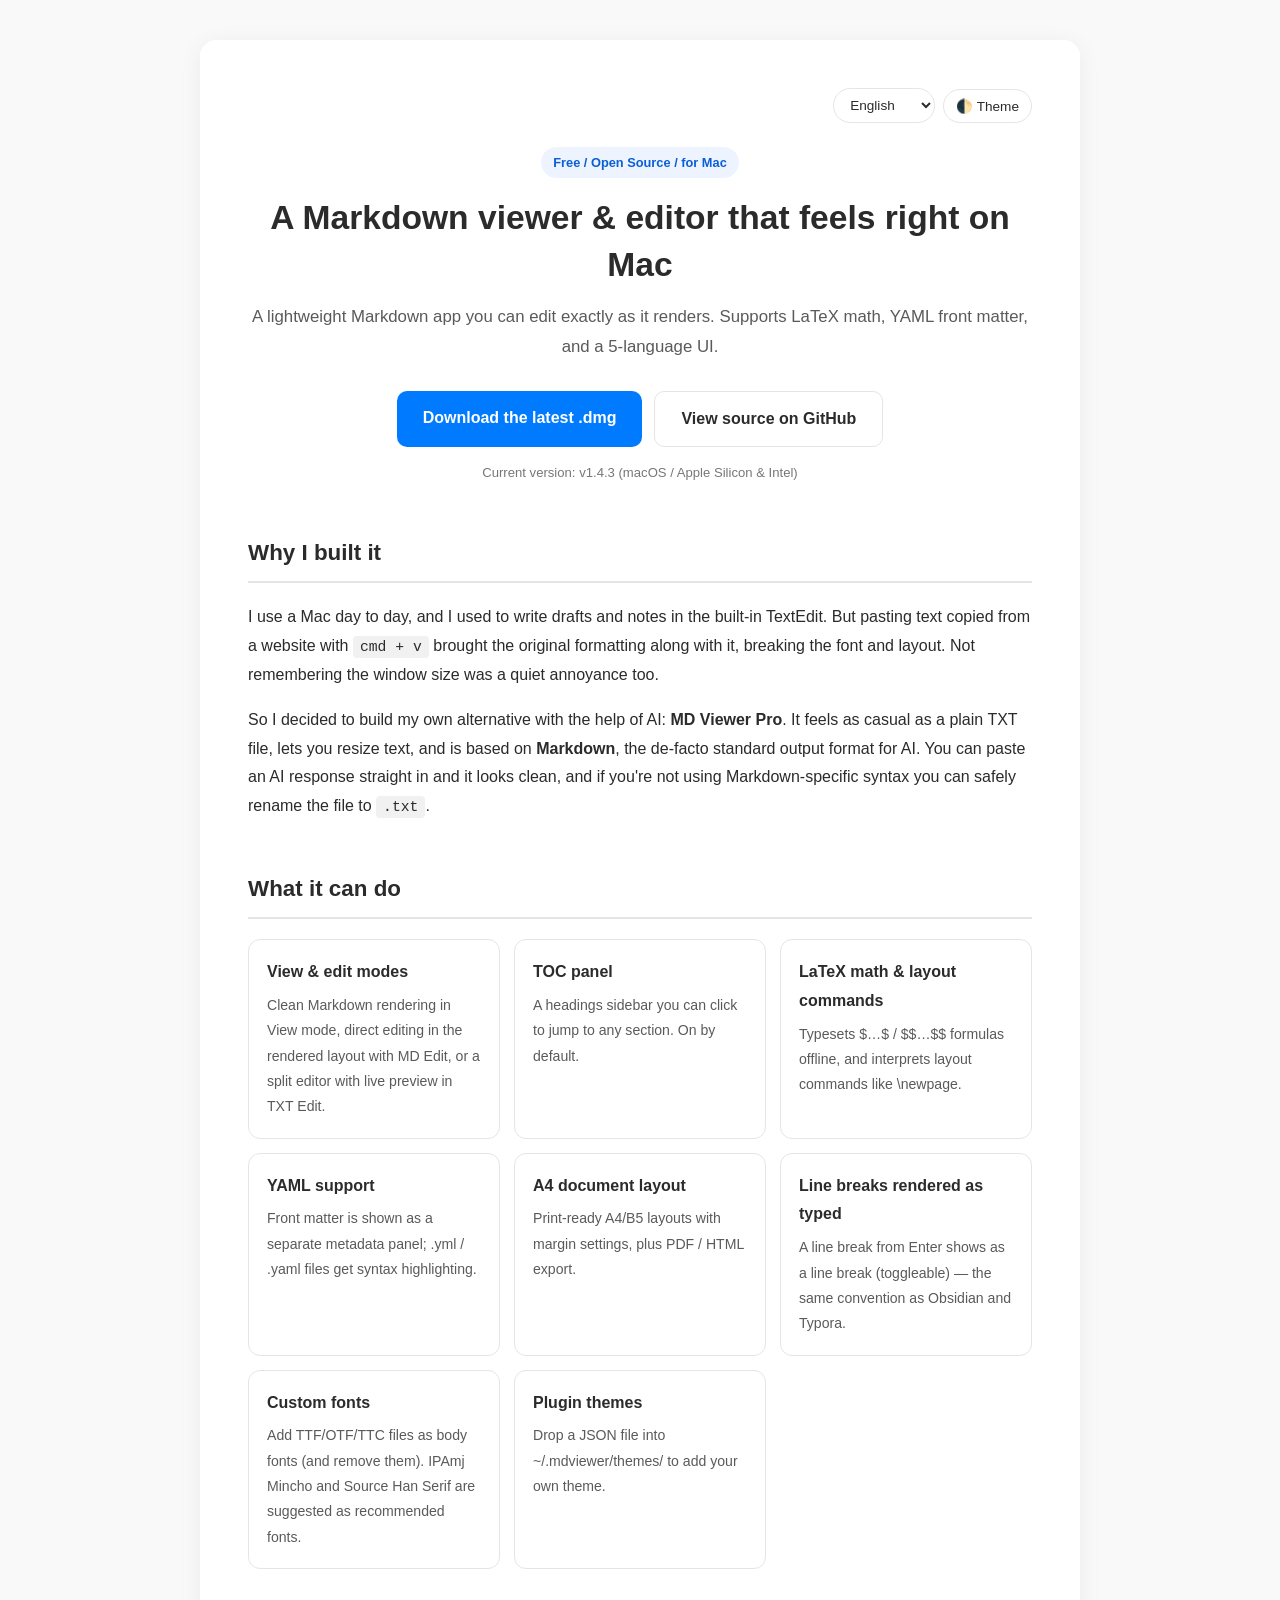
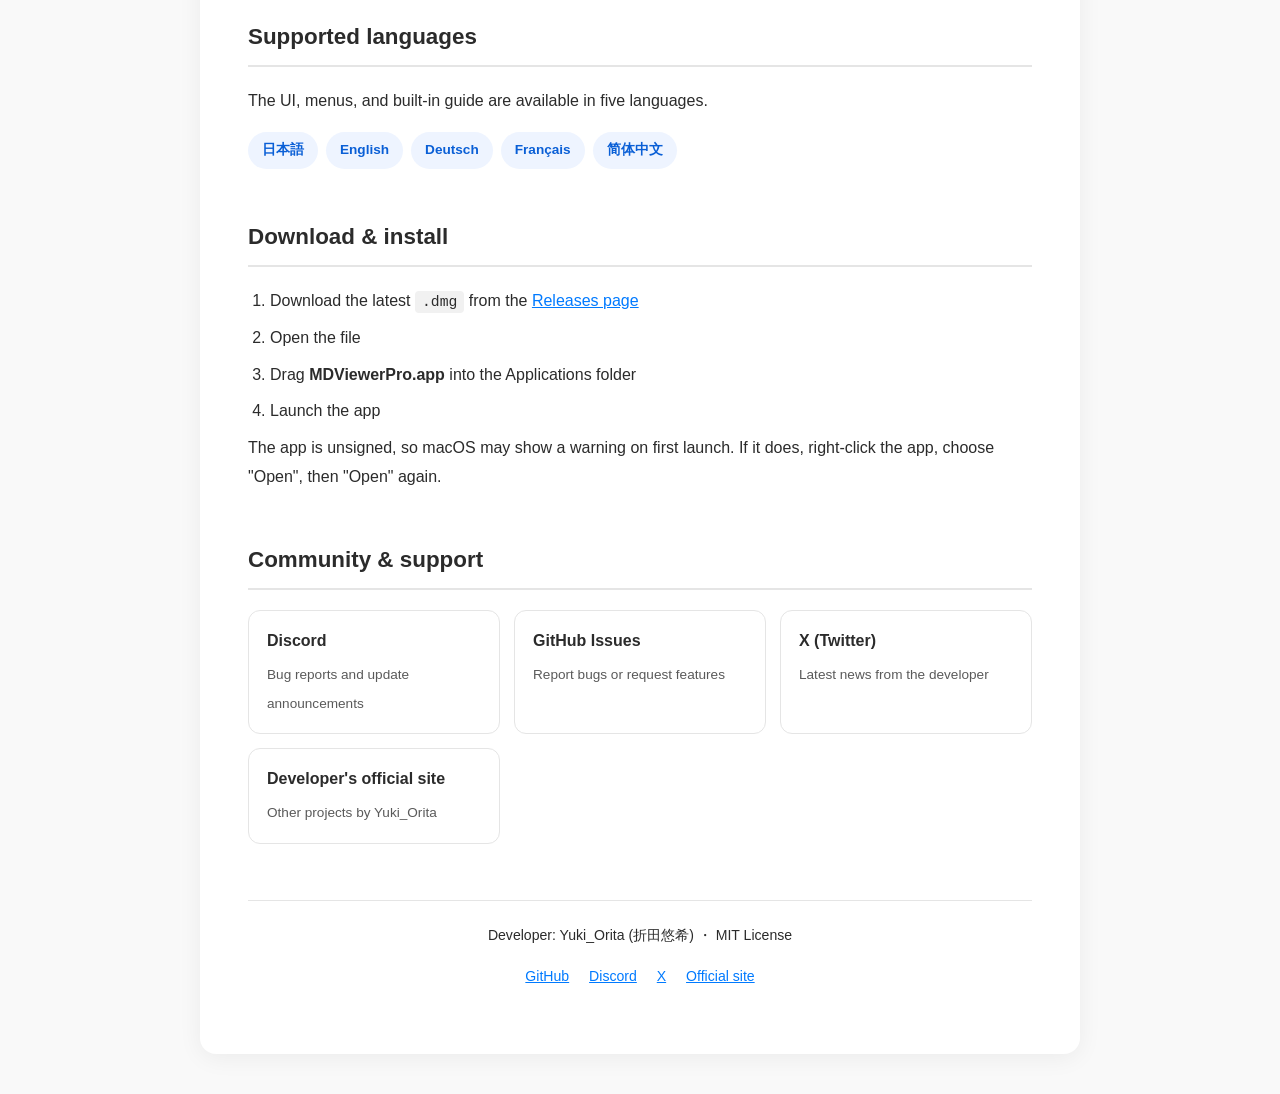
==== commit 2c113721: "紹介サイトをv1.4.3の内容に刷新、5言語対応に拡張 - 対応言語をja/en/frの3言語からアプリ本体と同じ5言語(ja/en/de/fr/zh)に拡張 - 機能紹介をv1.4.3時点の内容に更" ====
--- a/index.html
+++ b/index.html
@@ -3,24 +3,43 @@
 <head>
     <meta charset="UTF-8">
     <meta name="viewport" content="width=device-width, initial-scale=1.0">
-    <title>MD Viewer Pro - 究極のMarkdownエディタ</title>
-    <meta name="description" content="MD Viewer Proは、Macユーザーのための軽量かつAIフレンドリーなオープンソースMarkdownエディタです。テキストエディットの不満を解消し、使いやすさを追求しました。">
-    <meta name="keywords" content="MD Viewer Pro, Markdown, エディタ, オープンソース, Mac, 編集ソフト, Yuki_Orita">
+    <title>MD Viewer Pro - 快適に使えるMarkdownビューア&エディタ</title>
+    <meta name="description" content="MD Viewer Pro は、Mac向けの軽量・無料・オープンソースなMarkdownビューア&エディタです。レンダリングされた見た目のまま編集、LaTeX数式、YAML対応、5言語UI、PDF/HTML書き出しに対応。開発者: 折田悠希 (Yuki_Orita)。">
+    <meta name="keywords" content="MD Viewer Pro, Markdown Viewer, Markdown Editor, Markdownエディタ, Markdownビューア, オープンソース, Open Source, Mac, macOS, 折田悠希, おりたゆうき, Yuki_Orita, github, LaTeX, YAML">
     <meta name="author" content="Yuki_Orita">
-    
+    <link rel="canonical" href="https://github.com/oriyu90/MD-Viewer-Pro">
+    <link rel="icon" href="favicon.ico" sizes="any">
+
+    <meta property="og:type" content="website">
+    <meta property="og:title" content="MD Viewer Pro - 快適に使えるMarkdownビューア&エディタ">
+    <meta property="og:description" content="Mac向けの軽量・無料・オープンソースなMarkdownビューア&エディタ。LaTeX数式・YAML対応・5言語UI・PDF/HTML書き出し。">
+    <meta property="og:url" content="https://github.com/oriyu90/MD-Viewer-Pro">
+    <meta name="twitter:card" content="summary">
+    <meta name="twitter:site" content="@InovateofRIZI">
+
     <script type="application/ld+json">
     {
       "@context": "https://schema.org",
       "@type": "SoftwareApplication",
       "name": "MD Viewer Pro",
+      "alternateName": "MDビューアプロ",
+      "softwareVersion": "1.4.3",
       "operatingSystem": "macOS",
       "applicationCategory": "TextEditor",
       "author": {
         "@type": "Person",
         "name": "Yuki_Orita",
-        "url": "https://oriyu90.github.io/official/"
+        "alternateName": "折田悠希 / おりたゆうき",
+        "url": "https://oriyu90.github.io/official/",
+        "sameAs": [
+          "https://x.com/InovateofRIZI",
+          "https://github.com/oriyu90",
+          "https://discord.gg/x7KXhNTD8M"
+        ]
       },
       "url": "https://github.com/oriyu90/MD-Viewer-Pro",
+      "downloadUrl": "https://github.com/oriyu90/MD-Viewer-Pro/releases",
+      "license": "https://github.com/oriyu90/MD-Viewer-Pro/blob/main/LICENSE",
       "offers": {
         "@type": "Offer",
         "price": "0",
@@ -30,310 +49,549 @@
     </script>
 
     <style>
-        /* CSSカスタムプロパティ (ライトテーマのデフォルト) */
         :root {
             --bg-color: #f9f9f9;
-            --text-color: #333333;
+            --text-color: #2b2b2b;
+            --muted-text: #5a5a5a;
             --container-bg: #ffffff;
+            --card-bg: #ffffff;
             --primary-color: #007aff;
+            --primary-contrast: #ffffff;
             --border-color: #e5e5e5;
             --code-bg: #f1f1f1;
             --footer-text: #777777;
-        }
-
-        /* ダークテーマの定義 */
+            --pill-bg: #eef4ff;
+            --pill-text: #0a5fd6;
+        }
+
         [data-theme="dark"] {
-            --bg-color: #121212;
-            --text-color: #e0e0e0;
-            --container-bg: #1e1e1e;
+            --bg-color: #101114;
+            --text-color: #eaeaea;
+            --muted-text: #b7b7b7;
+            --container-bg: #17181c;
+            --card-bg: #1c1d22;
             --primary-color: #4da6ff;
-            --border-color: #333333;
-            --code-bg: #2d2d2d;
-            --footer-text: #aaaaaa;
-        }
-
-        * {
-            box-sizing: border-box;
-            margin: 0;
-            padding: 0;
-        }
+            --primary-contrast: #101114;
+            --border-color: #303136;
+            --code-bg: #24252b;
+            --footer-text: #9a9a9a;
+            --pill-bg: #17293f;
+            --pill-text: #7cb8ff;
+        }
+
+        * { box-sizing: border-box; margin: 0; padding: 0; }
 
         body {
-            font-family: -apple-system, BlinkMacSystemFont, "Segoe UI", Roboto, Helvetica, Arial, sans-serif;
+            font-family: -apple-system, BlinkMacSystemFont, "Hiragino Sans", "Segoe UI", Roboto, Helvetica, Arial, sans-serif;
             background-color: var(--bg-color);
             color: var(--text-color);
             line-height: 1.8;
             transition: background-color 0.3s, color 0.3s;
         }
 
+        a { color: var(--primary-color); }
+
+        .wrap { max-width: 880px; margin: 0 auto; padding: 0 20px; }
+
         .container {
-            max-width: 800px;
+            max-width: 880px;
             margin: 40px auto;
-            padding: 40px;
+            padding: 48px;
             background-color: var(--container-bg);
-            border-radius: 12px;
-            box-shadow: 0 4px 20px rgba(0,0,0,0.05);
-            transition: background-color 0.3s;
-        }
-
-        header {
-            text-align: center;
-            margin-bottom: 40px;
-            position: relative;
-        }
-
-        h1 {
-            font-size: 2.2rem;
-            margin-bottom: 10px;
-            color: var(--text-color);
-        }
-
-        h2 {
-            font-size: 1.5rem;
-            margin-top: 40px;
-            margin-bottom: 20px;
-            padding-bottom: 8px;
-            border-bottom: 2px solid var(--border-color);
-        }
-
-        p {
-            margin-bottom: 16px;
-        }
-
-        .btn-download {
-            display: inline-block;
-            background-color: var(--primary-color);
-            color: #ffffff;
-            text-decoration: none;
-            padding: 12px 24px;
-            border-radius: 8px;
-            font-weight: bold;
-            margin-top: 20px;
-            transition: opacity 0.2s;
-        }
-
-        .btn-download:hover {
-            opacity: 0.8;
-        }
-
-        .highlight {
-            background-color: var(--code-bg);
-            padding: 4px 8px;
-            border-radius: 4px;
-            font-family: monospace;
-        }
-
-        footer {
-            margin-top: 50px;
-            text-align: center;
-            color: var(--footer-text);
-            font-size: 0.9rem;
-            border-top: 1px solid var(--border-color);
-            padding-top: 20px;
-        }
-
-        footer a {
-            color: var(--primary-color);
-            text-decoration: none;
-        }
-
-        /* テーマ切り替えボタン */
-        .theme-toggle {
-            position: absolute;
-            top: 0;
-            right: 0;
+            border-radius: 16px;
+            box-shadow: 0 4px 24px rgba(0,0,0,0.06);
+        }
+
+        header.hero { text-align: center; margin-bottom: 48px; position: relative; }
+
+        .topbar {
+            display: flex;
+            justify-content: flex-end;
+            align-items: center;
+            gap: 8px;
+            margin-bottom: 24px;
+            flex-wrap: wrap;
+        }
+
+        select#langSelect, .theme-toggle {
             background: none;
             border: 1px solid var(--border-color);
             color: var(--text-color);
             padding: 8px 12px;
             border-radius: 20px;
             cursor: pointer;
-            font-size: 0.9rem;
-            transition: background-color 0.2s;
-        }
-        
-        .theme-toggle:hover {
+            font-size: 0.85rem;
+        }
+
+        .theme-toggle:hover { background-color: var(--code-bg); }
+
+        .badge {
+            display: inline-block;
+            background: var(--pill-bg);
+            color: var(--pill-text);
+            font-size: 0.8rem;
+            font-weight: 600;
+            padding: 4px 12px;
+            border-radius: 999px;
+            margin-bottom: 16px;
+        }
+
+        h1 { font-size: 2.1rem; margin-bottom: 14px; line-height: 1.4; }
+        .tagline { font-size: 1.05rem; color: var(--muted-text); margin-bottom: 28px; }
+
+        .cta-row { display: flex; gap: 12px; justify-content: center; flex-wrap: wrap; margin-bottom: 8px; }
+
+        .btn-download, .btn-outline {
+            display: inline-block;
+            text-decoration: none;
+            padding: 13px 26px;
+            border-radius: 10px;
+            font-weight: bold;
+            transition: opacity 0.2s, background-color 0.2s;
+        }
+
+        .btn-download { background-color: var(--primary-color); color: var(--primary-contrast); }
+        .btn-download:hover { opacity: 0.85; }
+
+        .btn-outline {
+            background: transparent;
+            color: var(--text-color);
+            border: 1px solid var(--border-color);
+        }
+        .btn-outline:hover { background-color: var(--code-bg); }
+
+        .version-note { font-size: 0.82rem; color: var(--footer-text); margin-top: 14px; }
+
+        h2 {
+            font-size: 1.4rem;
+            margin-top: 48px;
+            margin-bottom: 20px;
+            padding-bottom: 8px;
+            border-bottom: 2px solid var(--border-color);
+        }
+
+        p { margin-bottom: 16px; color: var(--text-color); }
+
+        .highlight {
             background-color: var(--code-bg);
-        }
-
-        @media (max-width: 768px) {
-            .container {
-                margin: 20px;
-                padding: 20px;
-            }
-            .theme-toggle {
-                position: relative;
-                margin-top: 20px;
-            }
+            padding: 3px 7px;
+            border-radius: 4px;
+            font-family: ui-monospace, SFMono-Regular, Menlo, monospace;
+            font-size: 0.92em;
+        }
+
+        .feature-grid {
+            display: grid;
+            grid-template-columns: repeat(auto-fit, minmax(230px, 1fr));
+            gap: 14px;
+        }
+
+        .feature-card {
+            background: var(--card-bg);
+            border: 1px solid var(--border-color);
+            border-radius: 12px;
+            padding: 18px;
+        }
+
+        .feature-card h3 { font-size: 1rem; margin-bottom: 6px; }
+        .feature-card p { font-size: 0.88rem; color: var(--muted-text); margin-bottom: 0; }
+
+        .lang-pills { display: flex; gap: 8px; flex-wrap: wrap; }
+        .lang-pill {
+            background: var(--pill-bg);
+            color: var(--pill-text);
+            font-size: 0.85rem;
+            font-weight: 600;
+            padding: 6px 14px;
+            border-radius: 999px;
+        }
+
+        ol.steps { padding-left: 22px; }
+        ol.steps li { margin-bottom: 8px; }
+
+        .community-grid {
+            display: grid;
+            grid-template-columns: repeat(auto-fit, minmax(200px, 1fr));
+            gap: 14px;
+        }
+
+        .community-card {
+            display: block;
+            background: var(--card-bg);
+            border: 1px solid var(--border-color);
+            border-radius: 12px;
+            padding: 16px 18px;
+            text-decoration: none;
+            color: var(--text-color);
+        }
+        .community-card:hover { border-color: var(--primary-color); }
+        .community-card strong { display: block; margin-bottom: 4px; color: var(--text-color); }
+        .community-card span { font-size: 0.85rem; color: var(--muted-text); }
+
+        footer {
+            margin-top: 56px;
+            text-align: center;
+            color: var(--footer-text);
+            font-size: 0.88rem;
+            border-top: 1px solid var(--border-color);
+            padding-top: 22px;
+        }
+        footer .footer-links { margin-top: 8px; }
+        footer .footer-links a { margin: 0 8px; }
+
+        @media (max-width: 640px) {
+            .container { margin: 16px; padding: 24px; }
+            h1 { font-size: 1.6rem; }
         }
     </style>
 </head>
 <body>
 
     <div class="container">
-        <header>
+        <div class="topbar">
+            <select id="langSelect" aria-label="Language">
+                <option value="ja">日本語</option>
+                <option value="en">English</option>
+                <option value="de">Deutsch</option>
+                <option value="fr">Français</option>
+                <option value="zh">简体中文</option>
+            </select>
             <button class="theme-toggle" id="themeToggle">🌓 Theme</button>
-            <h1 data-i18n="title">最高に使いやすいを求めたMD編集ソフト作った</h1>
-            <p data-i18n="intro1">私は今、MD Viewer Proを制作しています。</p>
-            <p data-i18n="intro2">完全無料のMarkdownという形式のドキュメントを編集するオープンソースソフトです。</p>
-            <a href="https://github.com/oriyu90/MD-Viewer-Pro/releases" target="_blank" rel="noopener noreferrer" class="btn-download" data-i18n="download">ここで配信しています。dmgをDLしてお使いください。</a>
+        </div>
+
+        <header class="hero">
+            <span class="badge" data-i18n="badge">無料 / オープンソース / Mac用</span>
+            <h1 data-i18n="title">Macのための、心地よいMarkdownビューア&amp;エディタ</h1>
+            <p class="tagline" data-i18n="tagline">見た目そのままで編集できる、軽量なMarkdownアプリ。LaTeX数式・YAMLフロントマター・5言語UIに対応。</p>
+
+            <div class="cta-row">
+                <a href="https://github.com/oriyu90/MD-Viewer-Pro/releases" target="_blank" rel="noopener noreferrer" class="btn-download" data-i18n="download">最新版をダウンロード (dmg)</a>
+                <a href="https://github.com/oriyu90/MD-Viewer-Pro" target="_blank" rel="noopener noreferrer" class="btn-outline" data-i18n="viewSource">GitHubでソースを見る</a>
+            </div>
+            <p class="version-note" data-i18n="versionNote">現行バージョン: v1.4.3（macOS / Apple Silicon & Intel）</p>
         </header>
 
         <section>
-            <h2 data-i18n="h2_1">そもそもなんで作ったの？</h2>
-            <p data-i18n="p2_1">私は普段Macを使っているので、標準搭載されているテキストエディットを文章の原案だったり、下書きだったりを作るときにちょこちょこ使っています。</p>
-            <p data-i18n="p2_2">ですが、webサイトからコピーした文章の形式が<span class="highlight">cmd + v</span>だとそのまま貼り付けられてしまうので、見にくくなったりフォントが変わったりするところに不満が出てきました。</p>
-            <p data-i18n="p2_3">（これに関してはプレーンテキストで貼り付けを覚えればいいだけですが、めんどくさく忘れそうなのでハナから覚える気はありません。）</p>
-            <p data-i18n="p2_4">さらに、Windowサイズを覚えてくれないところにも不満です。</p>
-            <p data-i18n="p2_5">ということで、AIでサクッと代替アプリを作ってみました。それが <strong>MD Viewer Pro</strong> です。</p>
-            <p data-i18n="p2_6">私はTXT形式自体にはこだわりがなく、TXTのように扱えるならいいってだけだったので軽量なのに文字の大きさを変えれたり、AIの出力の標準フォーマット的になっている、<strong>「MarkDown形式」</strong>を採用しています。</p>
-            <p data-i18n="p2_7">なのでAIの回答をそのままはっつけても綺麗にみられる。<br>しかもMD特有の編集(型)を使ってなかったらtxtに拡張子を変えても大丈夫。<br>そんな形式です。</p>
-            <p data-i18n="p2_8">まあ個人のフラストレーションから生まれたアプリです。</p>
+            <h2 data-i18n="h2_why">なぜ作ったのか</h2>
+            <p data-i18n="p_why1">普段Macを使っていて、標準のテキストエディットで下書きやメモを書いていました。しかしWebサイトからコピーした文章を <span class="highlight">cmd + v</span> で貼り付けると元の書式ごと入ってしまい、フォントも見た目も崩れてしまうのが不満でした。ウィンドウサイズを覚えてくれない点も地味にストレスでした。</p>
+            <p data-i18n="p_why2">それなら自分で作ろうと思い立ち、AIの助けを借りて開発したのが <strong>MD Viewer Pro</strong> です。TXT感覚で気軽に使えて、文字サイズも変えられ、AIの出力形式としても標準的な <strong>Markdown</strong> をベースにしています。AIの回答をそのまま貼っても綺麗に表示され、MD特有の記法を使っていなければ拡張子を <span class="highlight">.txt</span> に変えても問題ありません。</p>
         </section>
 
         <section>
-            <h2 data-i18n="h2_2">何使って作ってるの？</h2>
-            <p data-i18n="p3_1">python使ってます。開発期間の短縮です。</p>
-            <p data-i18n="p3_2">あと、Claude codeにコーディング、アプリリリースはお願いしています。</p>
-            <p data-i18n="p3_3">ですがリリース作成までにちゃんと一回自分で使って監査してます。</p>
-            <p data-i18n="p3_4">まあそんな感じですね。</p>
+            <h2 data-i18n="h2_features">できること</h2>
+            <div class="feature-grid">
+                <div class="feature-card">
+                    <h3 data-i18n="f1_t">閲覧・編集モード</h3>
+                    <p data-i18n="f1_d">Markdownをきれいにレンダリングして閲覧。レンダリング形式のまま直接編集できるMD編集モードと、左エディタ＋右プレビューのTXT編集モードを用意。</p>
+                </div>
+                <div class="feature-card">
+                    <h3 data-i18n="f2_t">見出し(TOC)パネル</h3>
+                    <p data-i18n="f2_d">見出し一覧を表示し、クリックで該当箇所へジャンプ。標準でオンになっています。</p>
+                </div>
+                <div class="feature-card">
+                    <h3 data-i18n="f3_t">LaTeX数式・体裁コマンド</h3>
+                    <p data-i18n="f3_d">$…$ / $$…$$ の数式をオフラインで組版。\newpage などの体裁コマンドも解釈して反映します。</p>
+                </div>
+                <div class="feature-card">
+                    <h3 data-i18n="f4_t">YAML対応</h3>
+                    <p data-i18n="f4_d">フロントマターをメタ情報パネルとして表示。.yml / .yaml ファイルも構文強調して閲覧できます。</p>
+                </div>
+                <div class="feature-card">
+                    <h3 data-i18n="f5_t">A4文書レイアウト</h3>
+                    <p data-i18n="f5_d">印刷向けのA4/B5レイアウトと余白設定に対応。PDF / HTML書き出しも可能です。</p>
+                </div>
+                <div class="feature-card">
+                    <h3 data-i18n="f6_t">改行をそのまま表示</h3>
+                    <p data-i18n="f6_d">Enterで入れた改行をそのまま改行として表示（切り替え可能）。ObsidianやTyporaと同じ感覚で書けます。</p>
+                </div>
+                <div class="feature-card">
+                    <h3 data-i18n="f7_t">フォント追加</h3>
+                    <p data-i18n="f7_d">TTF/OTF/TTCを取り込んで本文フォントに追加・削除可能。IPAmj明朝やSource Han Serifを推奨フォントとして提案します。</p>
+                </div>
+                <div class="feature-card">
+                    <h3 data-i18n="f8_t">プラグインテーマ</h3>
+                    <p data-i18n="f8_d">~/.mdviewer/themes/ にJSONを配置するだけで、独自テーマを追加できます。</p>
+                </div>
+            </div>
         </section>
 
         <section>
-            <h2 data-i18n="h2_3">伝えたいポイント</h2>
-            <p data-i18n="p4_1">このアプリ、私が普段使いする前提なのでとにかくユーザーフレンドリーに作っていってます。不満があれば即AIに修正依頼って感じで初回リリースまでも色々と細かく修正してきました。</p>
-            <p data-i18n="p4_2">最近も色々修正して、LateXに対応したり編集画面の軽微なバグ修正をしてきました。</p>
-            <p data-i18n="p4_3">ぜひ、使ってみてください！</p>
+            <h2 data-i18n="h2_lang">対応言語</h2>
+            <p data-i18n="p_lang">アプリのUI・メニュー・使用ガイドは5言語に対応しています。</p>
+            <div class="lang-pills">
+                <span class="lang-pill">日本語</span>
+                <span class="lang-pill">English</span>
+                <span class="lang-pill">Deutsch</span>
+                <span class="lang-pill">Français</span>
+                <span class="lang-pill">简体中文</span>
+            </div>
         </section>
 
+        <section>
+            <h2 data-i18n="h2_install">ダウンロードとインストール</h2>
+            <ol class="steps">
+                <li data-i18n="step1"><a href="https://github.com/oriyu90/MD-Viewer-Pro/releases" target="_blank" rel="noopener noreferrer">Releasesページ</a>から最新の <span class="highlight">.dmg</span> をダウンロード</li>
+                <li data-i18n="step2">ファイルを開く</li>
+                <li data-i18n="step3"><strong>MDViewerPro.app</strong> を Applications フォルダへドラッグ</li>
+                <li data-i18n="step4">アプリを起動</li>
+            </ol>
+            <p data-i18n="unsigned_note">本アプリは未署名のため、初回起動時にmacOSの警告が表示される場合があります。その場合はアプリを右クリック→「開く」→もう一度「開く」で起動してください。</p>
+        </section>
+
+        <section>
+            <h2 data-i18n="h2_community">コミュニティ・サポート</h2>
+            <div class="community-grid">
+                <a class="community-card" href="https://discord.gg/x7KXhNTD8M" target="_blank" rel="noopener noreferrer">
+                    <strong>Discord</strong>
+                    <span data-i18n="c_discord">バグ報告・アップデート告知はこちら</span>
+                </a>
+                <a class="community-card" href="https://github.com/oriyu90/MD-Viewer-Pro/issues" target="_blank" rel="noopener noreferrer">
+                    <strong>GitHub Issues</strong>
+                    <span data-i18n="c_issues">不具合報告・機能リクエスト</span>
+                </a>
+                <a class="community-card" href="https://x.com/InovateofRIZI" target="_blank" rel="noopener noreferrer">
+                    <strong>X (Twitter)</strong>
+                    <span data-i18n="c_x">開発者の最新情報</span>
+                </a>
+                <a class="community-card" href="https://oriyu90.github.io/official/" target="_blank" rel="noopener noreferrer">
+                    <strong data-i18n="c_official_t">開発者公式サイト</strong>
+                    <span data-i18n="c_official">折田悠希 (Yuki_Orita) の他のプロジェクト</span>
+                </a>
+            </div>
+        </section>
+
         <footer>
-            <p><span data-i18n="author">編集者: Yuki_Orita</span> | <a href="https://oriyu90.github.io/official/" target="_blank" rel="noopener noreferrer" data-i18n="website">ホームページ</a></p>
+            <p><span data-i18n="author">開発者: 折田悠希 (Yuki_Orita)</span> ・ <span data-i18n="license">MIT License</span></p>
+            <p class="footer-links">
+                <a href="https://github.com/oriyu90/MD-Viewer-Pro" target="_blank" rel="noopener noreferrer">GitHub</a>
+                <a href="https://discord.gg/x7KXhNTD8M" target="_blank" rel="noopener noreferrer">Discord</a>
+                <a href="https://x.com/InovateofRIZI" target="_blank" rel="noopener noreferrer">X</a>
+                <a href="https://oriyu90.github.io/official/" target="_blank" rel="noopener noreferrer" data-i18n="website">公式サイト</a>
+            </p>
         </footer>
     </div>
 
     <script>
-        // --- 言語データ ---
         const translations = {
             ja: {
-                title: "最高に使いやすいを求めたMD編集ソフト作った",
-                intro1: "私は今、MD Viewer Proを制作しています。",
-                intro2: "完全無料のMarkdownという形式のドキュメントを編集するオープンソースソフトです。",
-                download: "ここで配信しています。dmgをDLしてお使いください。",
-                h2_1: "そもそもなんで作ったの？",
-                p2_1: "私は普段Macを使っているので、標準搭載されているテキストエディットを文章の原案だったり、下書きだったりを作るときにちょこちょこ使っています。",
-                p2_2: "ですが、webサイトからコピーした文章の形式が <span class=\"highlight\">cmd + v</span> だとそのまま貼り付けられてしまうので、見にくくなったりフォントが変わったりするところに不満が出てきました。",
-                p2_3: "（これに関してはプレーンテキストで貼り付けを覚えればいいだけですが、めんどくさく忘れそうなのでハナから覚える気はありません。）",
-                p2_4: "さらに、Windowサイズを覚えてくれないところにも不満です。",
-                p2_5: "ということで、AIでサクッと代替アプリを作ってみました。それが <strong>MD Viewer Pro</strong> です。",
-                p2_6: "私はTXT形式自体にはこだわりがなく、TXTのように扱えるならいいってだけだったので軽量なのに文字の大きさを変えれたり、AIの出力の標準フォーマット的になっている、<strong>「MarkDown形式」</strong>を採用しています。",
-                p2_7: "なのでAIの回答をそのままはっつけても綺麗にみられる。<br>しかもMD特有の編集(型)を使ってなかったらtxtに拡張子を変えても大丈夫。<br>そんな形式です。",
-                p2_8: "まあ個人のフラストレーションから生まれたアプリです。",
-                h2_2: "何使って作ってるの？",
-                p3_1: "python使ってます。開発期間の短縮です。",
-                p3_2: "あと、Claude codeにコーディング、アプリリリースはお願いしています。",
-                p3_3: "ですがリリース作成までにちゃんと一回自分で使って監査してます。",
-                p3_4: "まあそんな感じですね。",
-                h2_3: "伝えたいポイント",
-                p4_1: "このアプリ、私が普段使いする前提なのでとにかくユーザーフレンドリーに作っていってます。不満があれば即AIに修正依頼って感じで初回リリースまでも色々と細かく修正してきました。",
-                p4_2: "最近も色々修正して、LateXに対応したり編集画面の軽微なバグ修正をしてきました。",
-                p4_3: "ぜひ、使ってみてください！",
-                author: "編集者: Yuki_Orita",
-                website: "ホームページ"
+                badge: "無料 / オープンソース / Mac用",
+                title: "Macのための、心地よいMarkdownビューア&エディタ",
+                tagline: "見た目そのままで編集できる、軽量なMarkdownアプリ。LaTeX数式・YAMLフロントマター・5言語UIに対応。",
+                download: "最新版をダウンロード (dmg)",
+                viewSource: "GitHubでソースを見る",
+                versionNote: "現行バージョン: v1.4.3（macOS / Apple Silicon &amp; Intel）",
+                h2_why: "なぜ作ったのか",
+                p_why1: "普段Macを使っていて、標準のテキストエディットで下書きやメモを書いていました。しかしWebサイトからコピーした文章を <span class=\"highlight\">cmd + v</span> で貼り付けると元の書式ごと入ってしまい、フォントも見た目も崩れてしまうのが不満でした。ウィンドウサイズを覚えてくれない点も地味にストレスでした。",
+                p_why2: "それなら自分で作ろうと思い立ち、AIの助けを借りて開発したのが <strong>MD Viewer Pro</strong> です。TXT感覚で気軽に使えて、文字サイズも変えられ、AIの出力形式としても標準的な <strong>Markdown</strong> をベースにしています。AIの回答をそのまま貼っても綺麗に表示され、MD特有の記法を使っていなければ拡張子を <span class=\"highlight\">.txt</span> に変えても問題ありません。",
+                h2_features: "できること",
+                f1_t: "閲覧・編集モード", f1_d: "Markdownをきれいにレンダリングして閲覧。レンダリング形式のまま直接編集できるMD編集モードと、左エディタ＋右プレビューのTXT編集モードを用意。",
+                f2_t: "見出し(TOC)パネル", f2_d: "見出し一覧を表示し、クリックで該当箇所へジャンプ。標準でオンになっています。",
+                f3_t: "LaTeX数式・体裁コマンド", f3_d: "$…$ / $$…$$ の数式をオフラインで組版。\\newpage などの体裁コマンドも解釈して反映します。",
+                f4_t: "YAML対応", f4_d: "フロントマターをメタ情報パネルとして表示。.yml / .yaml ファイルも構文強調して閲覧できます。",
+                f5_t: "A4文書レイアウト", f5_d: "印刷向けのA4/B5レイアウトと余白設定に対応。PDF / HTML書き出しも可能です。",
+                f6_t: "改行をそのまま表示", f6_d: "Enterで入れた改行をそのまま改行として表示（切り替え可能）。ObsidianやTyporaと同じ感覚で書けます。",
+                f7_t: "フォント追加", f7_d: "TTF/OTF/TTCを取り込んで本文フォントに追加・削除可能。IPAmj明朝やSource Han Serifを推奨フォントとして提案します。",
+                f8_t: "プラグインテーマ", f8_d: "~/.mdviewer/themes/ にJSONを配置するだけで、独自テーマを追加できます。",
+                h2_lang: "対応言語", p_lang: "アプリのUI・メニュー・使用ガイドは5言語に対応しています。",
+                h2_install: "ダウンロードとインストール",
+                step1: "<a href=\"https://github.com/oriyu90/MD-Viewer-Pro/releases\" target=\"_blank\" rel=\"noopener noreferrer\">Releasesページ</a>から最新の <span class=\"highlight\">.dmg</span> をダウンロード",
+                step2: "ファイルを開く",
+                step3: "<strong>MDViewerPro.app</strong> を Applications フォルダへドラッグ",
+                step4: "アプリを起動",
+                unsigned_note: "本アプリは未署名のため、初回起動時にmacOSの警告が表示される場合があります。その場合はアプリを右クリック→「開く」→もう一度「開く」で起動してください。",
+                h2_community: "コミュニティ・サポート",
+                c_discord: "バグ報告・アップデート告知はこちら",
+                c_issues: "不具合報告・機能リクエスト",
+                c_x: "開発者の最新情報",
+                c_official_t: "開発者公式サイト",
+                c_official: "折田悠希 (Yuki_Orita) の他のプロジェクト",
+                author: "開発者: 折田悠希 (Yuki_Orita)",
+                license: "MIT License",
+                website: "公式サイト"
             },
             en: {
-                title: "I Built the Most User-Friendly MD Editing Software",
-                intro1: "I am currently developing MD Viewer Pro.",
-                intro2: "It's a completely free, open-source software for editing Markdown documents.",
-                download: "Download the .dmg file here.",
-                h2_1: "Why did I build it?",
-                p2_1: "I usually use a Mac, so I often use the built-in TextEdit for drafting and outlining documents.",
-                p2_2: "However, when copying from websites using <span class=\"highlight\">cmd + v</span>, the original formatting is pasted along with it, messing up the font and readability.",
-                p2_3: "(I know I could just memorize 'Paste as Plain Text', but it's tedious and I don't want to bother.)",
-                p2_4: "Furthermore, I was annoyed that it doesn't remember the window size.",
-                p2_5: "So, I quickly created an alternative app using AI. That app is <strong>MD Viewer Pro</strong>.",
-                p2_6: "I don't have a strong preference for the TXT format itself. I just wanted something that acts like TXT but allows resizing text and uses the AI-standard format: <strong>Markdown</strong>.",
-                p2_7: "This means you can paste AI responses directly and they look great.<br>Plus, if you aren't using MD-specific formatting, you can safely change the extension to .txt.<br>It's that versatile.",
-                p2_8: "Basically, it's an app born from personal frustration.",
-                h2_2: "What is it built with?",
-                p3_1: "I use Python to shorten development time.",
-                p3_2: "I also rely on Claude Code for coding and app releases.",
-                p3_3: "However, before creating a release, I always audit it myself.",
-                p3_4: "So, that's about it.",
-                h2_3: "Key Points",
-                p4_1: "Since I built this for my own daily use, it's highly user-friendly. Any complaints I had were immediately sent as fix requests to the AI, resulting in many fine-tuned adjustments.",
-                p4_2: "Recently, I added LaTeX support and fixed minor bugs in the editing screen.",
-                p4_3: "Please give it a try!",
-                author: "Editor: Yuki_Orita",
-                website: "Website"
+                badge: "Free / Open Source / for Mac",
+                title: "A Markdown viewer &amp; editor that feels right on Mac",
+                tagline: "A lightweight Markdown app you can edit exactly as it renders. Supports LaTeX math, YAML front matter, and a 5-language UI.",
+                download: "Download the latest .dmg",
+                viewSource: "View source on GitHub",
+                versionNote: "Current version: v1.4.3 (macOS / Apple Silicon &amp; Intel)",
+                h2_why: "Why I built it",
+                p_why1: "I use a Mac day to day, and I used to write drafts and notes in the built-in TextEdit. But pasting text copied from a website with <span class=\"highlight\">cmd + v</span> brought the original formatting along with it, breaking the font and layout. Not remembering the window size was a quiet annoyance too.",
+                p_why2: "So I decided to build my own alternative with the help of AI: <strong>MD Viewer Pro</strong>. It feels as casual as a plain TXT file, lets you resize text, and is based on <strong>Markdown</strong>, the de-facto standard output format for AI. You can paste an AI response straight in and it looks clean, and if you're not using Markdown-specific syntax you can safely rename the file to <span class=\"highlight\">.txt</span>.",
+                h2_features: "What it can do",
+                f1_t: "View &amp; edit modes", f1_d: "Clean Markdown rendering in View mode, direct editing in the rendered layout with MD Edit, or a split editor with live preview in TXT Edit.",
+                f2_t: "TOC panel", f2_d: "A headings sidebar you can click to jump to any section. On by default.",
+                f3_t: "LaTeX math &amp; layout commands", f3_d: "Typesets $…$ / $$…$$ formulas offline, and interprets layout commands like \\newpage.",
+                f4_t: "YAML support", f4_d: "Front matter is shown as a separate metadata panel; .yml / .yaml files get syntax highlighting.",
+                f5_t: "A4 document layout", f5_d: "Print-ready A4/B5 layouts with margin settings, plus PDF / HTML export.",
+                f6_t: "Line breaks rendered as typed", f6_d: "A line break from Enter shows as a line break (toggleable) — the same convention as Obsidian and Typora.",
+                f7_t: "Custom fonts", f7_d: "Add TTF/OTF/TTC files as body fonts (and remove them). IPAmj Mincho and Source Han Serif are suggested as recommended fonts.",
+                f8_t: "Plugin themes", f8_d: "Drop a JSON file into ~/.mdviewer/themes/ to add your own theme.",
+                h2_lang: "Supported languages", p_lang: "The UI, menus, and built-in guide are available in five languages.",
+                h2_install: "Download &amp; install",
+                step1: "Download the latest <span class=\"highlight\">.dmg</span> from the <a href=\"https://github.com/oriyu90/MD-Viewer-Pro/releases\" target=\"_blank\" rel=\"noopener noreferrer\">Releases page</a>",
+                step2: "Open the file",
+                step3: "Drag <strong>MDViewerPro.app</strong> into the Applications folder",
+                step4: "Launch the app",
+                unsigned_note: "The app is unsigned, so macOS may show a warning on first launch. If it does, right-click the app, choose \"Open\", then \"Open\" again.",
+                h2_community: "Community &amp; support",
+                c_discord: "Bug reports and update announcements",
+                c_issues: "Report bugs or request features",
+                c_x: "Latest news from the developer",
+                c_official_t: "Developer's official site",
+                c_official: "Other projects by Yuki_Orita",
+                author: "Developer: Yuki_Orita (折田悠希)",
+                license: "MIT License",
+                website: "Official site"
+            },
+            de: {
+                badge: "Kostenlos / Open Source / für Mac",
+                title: "Ein Markdown-Viewer &amp; -Editor, der sich auf dem Mac richtig anfühlt",
+                tagline: "Eine schlanke Markdown-App, die Sie genau so bearbeiten können, wie sie gerendert wird. Mit LaTeX-Formeln, YAML-Front-Matter und einer 5-sprachigen Oberfläche.",
+                download: "Neueste .dmg herunterladen",
+                viewSource: "Quellcode auf GitHub ansehen",
+                versionNote: "Aktuelle Version: v1.4.3 (macOS / Apple Silicon &amp; Intel)",
+                h2_why: "Warum ich es gebaut habe",
+                p_why1: "Ich nutze täglich einen Mac und schrieb Entwürfe und Notizen im integrierten TextEdit. Doch beim Einfügen von Text aus einer Website mit <span class=\"highlight\">cmd + v</span> wurde die ursprüngliche Formatierung mit übernommen, was Schriftart und Layout durcheinanderbrachte. Dass die Fenstergröße nicht gemerkt wurde, störte mich ebenfalls.",
+                p_why2: "Also beschloss ich, mit Hilfe von KI eine eigene Alternative zu bauen: <strong>MD Viewer Pro</strong>. Es fühlt sich so einfach an wie eine reine TXT-Datei, erlaubt die Anpassung der Schriftgröße und basiert auf <strong>Markdown</strong>, dem gängigen Ausgabeformat von KI. KI-Antworten lassen sich direkt einfügen und sehen sauber aus; ohne Markdown-spezifische Syntax kann die Datei problemlos in <span class=\"highlight\">.txt</span> umbenannt werden.",
+                h2_features: "Funktionen",
+                f1_t: "Ansichts- &amp; Bearbeitungsmodi", f1_d: "Sauberes Markdown-Rendering im Ansichtsmodus, direkte Bearbeitung im gerenderten Layout mit MD-Edit oder ein geteilter Editor mit Live-Vorschau im TXT-Edit.",
+                f2_t: "Inhaltsverzeichnis (TOC)", f2_d: "Eine Überschriftenleiste zum Springen zu jedem Abschnitt. Standardmäßig aktiviert.",
+                f3_t: "LaTeX-Formeln &amp; Layout-Befehle", f3_d: "Setzt $…$ / $$…$$ -Formeln offline; interpretiert Layout-Befehle wie \\newpage.",
+                f4_t: "YAML-Unterstützung", f4_d: "Front Matter wird als separates Metadaten-Panel angezeigt; .yml / .yaml-Dateien erhalten Syntax-Hervorhebung.",
+                f5_t: "A4-Dokumentlayout", f5_d: "Druckfertige A4/B5-Layouts mit Randeinstellungen sowie PDF-/HTML-Export.",
+                f6_t: "Zeilenumbrüche wie eingegeben", f6_d: "Ein Zeilenumbruch mit Enter wird als solcher angezeigt (umschaltbar) — wie bei Obsidian und Typora.",
+                f7_t: "Eigene Schriftarten", f7_d: "TTF/OTF/TTC-Dateien als Textschrift hinzufügen (und entfernen). IPAmj Mincho und Source Han Serif werden empfohlen.",
+                f8_t: "Plugin-Themes", f8_d: "Eine JSON-Datei in ~/.mdviewer/themes/ legen, um ein eigenes Theme hinzuzufügen.",
+                h2_lang: "Unterstützte Sprachen", p_lang: "Oberfläche, Menüs und integrierte Anleitung sind in fünf Sprachen verfügbar.",
+                h2_install: "Download &amp; Installation",
+                step1: "Neueste <span class=\"highlight\">.dmg</span> von der <a href=\"https://github.com/oriyu90/MD-Viewer-Pro/releases\" target=\"_blank\" rel=\"noopener noreferrer\">Releases-Seite</a> herunterladen",
+                step2: "Datei öffnen",
+                step3: "<strong>MDViewerPro.app</strong> in den Programme-Ordner ziehen",
+                step4: "App starten",
+                unsigned_note: "Die App ist nicht signiert, daher zeigt macOS beim ersten Start möglicherweise eine Warnung. Klicken Sie in diesem Fall mit der rechten Maustaste auf die App, wählen Sie „Öffnen“ und dann erneut „Öffnen“.",
+                h2_community: "Community &amp; Support",
+                c_discord: "Fehlermeldungen und Update-Ankündigungen",
+                c_issues: "Fehler melden oder Funktionen vorschlagen",
+                c_x: "Neuigkeiten vom Entwickler",
+                c_official_t: "Offizielle Website des Entwicklers",
+                c_official: "Weitere Projekte von Yuki_Orita",
+                author: "Entwickler: Yuki_Orita (折田悠希)",
+                license: "MIT-Lizenz",
+                website: "Offizielle Website"
             },
             fr: {
-                title: "J'ai créé le logiciel d'édition MD le plus convivial",
-                intro1: "Je développe actuellement MD Viewer Pro.",
-                intro2: "Il s'agit d'un logiciel open source entièrement gratuit pour éditer des documents Markdown.",
-                download: "Téléchargez le fichier .dmg ici.",
-                h2_1: "Pourquoi l'ai-je créé ?",
-                p2_1: "J'utilise généralement un Mac, je me sers donc souvent de TextEdit pour rédiger des brouillons.",
-                p2_2: "Cependant, lors de la copie depuis des sites Web avec <span class=\"highlight\">cmd + v</span>, le formatage d'origine est conservé, ce qui gâche la police et la lisibilité.",
-                p2_3: "(Je sais que je pourrais mémoriser 'Coller en texte brut', mais c'est fastidieux et je n'en ai pas envie.)",
-                p2_4: "De plus, j'étais agacé qu'il ne mémorise pas la taille de la fenêtre.",
-                p2_5: "J'ai donc rapidement créé une application alternative avec l'IA. Cette application est <strong>MD Viewer Pro</strong>.",
-                p2_6: "Je n'ai pas de préférence pour le format TXT en soi. Je voulais juste un format léger comme le TXT, mais qui permette de redimensionner le texte et utilise le standard de l'IA : le <strong>Markdown</strong>.",
-                p2_7: "Cela signifie que vous pouvez coller les réponses de l'IA et elles sont superbes.<br>De plus, sans formatage MD spécifique, vous pouvez changer l'extension en .txt en toute sécurité.",
-                p2_8: "En gros, c'est une application née d'une frustration personnelle.",
-                h2_2: "Avec quoi est-il construit ?",
-                p3_1: "J'utilise Python pour réduire le temps de développement.",
-                p3_2: "Je m'appuie également sur Claude Code pour le codage et les versions.",
-                p3_3: "Cependant, avant de créer une version, je la vérifie toujours moi-même.",
-                p3_4: "Voilà, c'est à peu près tout.",
-                h2_3: "Points clés",
-                p4_1: "Comme je l'ai créé pour mon usage quotidien, il est très convivial. Le moindre problème a été immédiatement envoyé à l'IA pour correction, ce qui a permis de nombreux ajustements.",
-                p4_2: "Récemment, j'ai ajouté la prise en charge de LaTeX et corrigé des bugs mineurs.",
-                p4_3: "N'hésitez pas à l'essayer !",
-                author: "Éditeur : Yuki_Orita",
-                website: "Site Web"
+                badge: "Gratuit / Open Source / pour Mac",
+                title: "Un visualiseur et éditeur Markdown qui se sent bien sur Mac",
+                tagline: "Une application Markdown légère que vous pouvez modifier exactement telle qu'elle s'affiche. Formules LaTeX, front matter YAML et interface en 5 langues.",
+                download: "Télécharger le dernier .dmg",
+                viewSource: "Voir le code source sur GitHub",
+                versionNote: "Version actuelle : v1.4.3 (macOS / Apple Silicon &amp; Intel)",
+                h2_why: "Pourquoi je l'ai créé",
+                p_why1: "J'utilise un Mac au quotidien et j'écrivais mes brouillons et notes dans TextEdit. Mais coller du texte copié depuis un site web avec <span class=\"highlight\">cmd + v</span> importait aussi la mise en forme d'origine, ce qui gâchait la police et la mise en page. Le fait qu'il ne mémorise pas la taille de la fenêtre m'agaçait aussi.",
+                p_why2: "J'ai donc décidé de créer ma propre alternative avec l'aide de l'IA : <strong>MD Viewer Pro</strong>. Il est aussi simple qu'un fichier TXT, permet de redimensionner le texte et repose sur le <strong>Markdown</strong>, le format de sortie standard de l'IA. Vous pouvez coller une réponse d'IA directement et elle s'affiche proprement ; sans syntaxe spécifique à Markdown, vous pouvez renommer le fichier en <span class=\"highlight\">.txt</span> sans problème.",
+                h2_features: "Fonctionnalités",
+                f1_t: "Modes lecture et édition", f1_d: "Rendu Markdown soigné en mode lecture, édition directe dans la mise en page rendue avec MD Edit, ou éditeur scindé avec aperçu en direct dans TXT Edit.",
+                f2_t: "Panneau de sommaire (TOC)", f2_d: "Une liste des titres pour sauter à n'importe quelle section. Activé par défaut.",
+                f3_t: "Formules LaTeX &amp; commandes de mise en page", f3_d: "Compose les formules $…$ / $$…$$ hors ligne et interprète des commandes comme \\newpage.",
+                f4_t: "Support YAML", f4_d: "Le front matter s'affiche dans un panneau de métadonnées séparé ; les fichiers .yml / .yaml sont colorés syntaxiquement.",
+                f5_t: "Mise en page A4", f5_d: "Mises en page A4/B5 prêtes à imprimer avec réglage des marges, et export PDF / HTML.",
+                f6_t: "Retours à la ligne affichés tels quels", f6_d: "Un retour à la ligne avec Entrée s'affiche comme tel (option désactivable) — comme dans Obsidian et Typora.",
+                f7_t: "Polices personnalisées", f7_d: "Ajoutez des fichiers TTF/OTF/TTC comme police de texte (et supprimez-les). IPAmj Mincho et Source Han Serif sont suggérées.",
+                f8_t: "Thèmes en plugin", f8_d: "Déposez un fichier JSON dans ~/.mdviewer/themes/ pour ajouter votre propre thème.",
+                h2_lang: "Langues prises en charge", p_lang: "L'interface, les menus et le guide intégré sont disponibles en cinq langues.",
+                h2_install: "Téléchargement et installation",
+                step1: "Téléchargez le dernier <span class=\"highlight\">.dmg</span> depuis la <a href=\"https://github.com/oriyu90/MD-Viewer-Pro/releases\" target=\"_blank\" rel=\"noopener noreferrer\">page Releases</a>",
+                step2: "Ouvrez le fichier",
+                step3: "Glissez <strong>MDViewerPro.app</strong> dans le dossier Applications",
+                step4: "Lancez l'application",
+                unsigned_note: "L'application n'est pas signée, macOS peut donc afficher un avertissement au premier lancement. Faites un clic droit sur l'application, choisissez « Ouvrir », puis « Ouvrir » à nouveau.",
+                h2_community: "Communauté &amp; support",
+                c_discord: "Rapports de bugs et annonces de mises à jour",
+                c_issues: "Signaler un bug ou demander une fonctionnalité",
+                c_x: "Actualités du développeur",
+                c_official_t: "Site officiel du développeur",
+                c_official: "Autres projets de Yuki_Orita",
+                author: "Développeur : Yuki_Orita (折田悠希)",
+                license: "Licence MIT",
+                website: "Site officiel"
+            },
+            zh: {
+                badge: "免费 / 开源 / 适用于 Mac",
+                title: "一款在 Mac 上用起来很舒适的 Markdown 阅读器与编辑器",
+                tagline: "一款轻量级 Markdown 应用，所见即所编。支持 LaTeX 数学公式、YAML Front Matter，以及 5 种语言界面。",
+                download: "下载最新 .dmg",
+                viewSource: "在 GitHub 上查看源代码",
+                versionNote: "当前版本：v1.4.3（macOS / Apple Silicon 与 Intel）",
+                h2_why: "为什么要做这个",
+                p_why1: "我平时使用 Mac，会用系统自带的文本编辑来写草稿和笔记。但从网页复制的文字用 <span class=\"highlight\">cmd + v</span> 粘贴时会连同原始格式一起带入，导致字体和排版变乱。它不记住窗口大小这一点也一直让我很不满。",
+                p_why2: "于是我决定借助 AI 自己做一个替代方案，这就是 <strong>MD Viewer Pro</strong>。它用起来和 TXT 一样轻松，可以调整字号，并以 AI 输出的标准格式 <strong>Markdown</strong> 为基础。可以直接粘贴 AI 的回答并保持整洁显示，如果没有使用 Markdown 专属语法，也可以放心把扩展名改成 <span class=\"highlight\">.txt</span>。",
+                h2_features: "功能特色",
+                f1_t: "阅读与编辑模式", f1_d: "阅读模式下呈现整洁的 Markdown 渲染；MD 编辑模式可在渲染后的排版中直接编辑；TXT 编辑模式提供左侧编辑器 + 右侧实时预览。",
+                f2_t: "大纲（目录）面板", f2_d: "显示标题列表，点击即可跳转到对应位置，默认开启。",
+                f3_t: "LaTeX 公式与排版命令", f3_d: "离线排版 $…$ / $$…$$ 公式，并解析 \\newpage 等排版命令。",
+                f4_t: "YAML 支持", f4_d: "Front Matter 会显示为独立的元信息面板；.yml / .yaml 文件也会进行语法高亮。",
+                f5_t: "A4 文档排版", f5_d: "支持适合打印的 A4/B5 排版与页边距设置，并可导出 PDF / HTML。",
+                f6_t: "按输入原样显示换行", f6_d: "按 Enter 输入的换行会原样显示为换行（可切换），与 Obsidian、Typora 的习惯一致。",
+                f7_t: "添加自定义字体", f7_d: "可导入 TTF/OTF/TTC 文件作为正文字体（也可删除）。推荐使用 IPAmj明朝 与 Source Han Serif。",
+                f8_t: "插件主题", f8_d: "只需将 JSON 文件放入 ~/.mdviewer/themes/ 即可添加自定义主题。",
+                h2_lang: "支持的语言", p_lang: "应用的界面、菜单和内置指南均支持五种语言。",
+                h2_install: "下载与安装",
+                step1: "从 <a href=\"https://github.com/oriyu90/MD-Viewer-Pro/releases\" target=\"_blank\" rel=\"noopener noreferrer\">Releases 页面</a>下载最新的 <span class=\"highlight\">.dmg</span>",
+                step2: "打开文件",
+                step3: "将 <strong>MDViewerPro.app</strong> 拖入「应用程序」文件夹",
+                step4: "启动应用",
+                unsigned_note: "本应用未签名，首次启动时 macOS 可能会显示警告。此时请右键点击应用，选择「打开」，再次点击「打开」即可启动。",
+                h2_community: "社区与支持",
+                c_discord: "在这里报告 Bug 与获取更新公告",
+                c_issues: "报告问题或提出功能请求",
+                c_x: "开发者的最新动态",
+                c_official_t: "开发者官方网站",
+                c_official: "Yuki_Orita 的其他项目",
+                author: "开发者：折田悠希 (Yuki_Orita)",
+                license: "MIT 许可证",
+                website: "官方网站"
             }
         };
 
-        // --- 多言語設定ロジック ---
-        // ブラウザの言語設定を取得 (例: "ja-JP" -> "ja")
-        let userLang = (navigator.language || navigator.userLanguage).slice(0, 2);
-        
-        // サポートしていない言語の場合は英語(en)にフォールバック
-        if (!['ja', 'en', 'fr'].includes(userLang)) {
-            userLang = 'en';
-        }
-
-        // HTML要素を翻訳データで置換
-        document.documentElement.lang = userLang;
-        document.title = translations[userLang].title + " - MD Viewer Pro";
-        
-        const i18nElements = document.querySelectorAll('[data-i18n]');
-        i18nElements.forEach(el => {
-            const key = el.getAttribute('data-i18n');
-            if (translations[userLang][key]) {
-                el.innerHTML = translations[userLang][key];
-            }
-        });
-
-        // --- テーマ切り替えロジック ---
+        const supported = ['ja', 'en', 'de', 'fr', 'zh'];
+
+        function decodeHtml(html) {
+            const el = document.createElement('textarea');
+            el.innerHTML = html;
+            return el.value;
+        }
+
+        function applyLang(lang) {
+            if (!supported.includes(lang)) lang = 'en';
+            document.documentElement.lang = lang;
+            document.title = decodeHtml(translations[lang].title.replace(/<[^>]+>/g, '')) + " - MD Viewer Pro";
+            document.querySelectorAll('[data-i18n]').forEach(el => {
+                const key = el.getAttribute('data-i18n');
+                if (translations[lang][key]) el.innerHTML = translations[lang][key];
+            });
+            const sel = document.getElementById('langSelect');
+            if (sel) sel.value = lang;
+            try { localStorage.setItem('mdviewerpro_lang', lang); } catch (e) {}
+        }
+
+        let initialLang = null;
+        try { initialLang = localStorage.getItem('mdviewerpro_lang'); } catch (e) {}
+        if (!initialLang) {
+            const browserLang = (navigator.language || navigator.userLanguage || 'en').slice(0, 2);
+            initialLang = supported.includes(browserLang) ? browserLang : 'en';
+        }
+        applyLang(initialLang);
+
+        document.getElementById('langSelect').addEventListener('change', (e) => applyLang(e.target.value));
+
         const themeToggle = document.getElementById('themeToggle');
-        
-        // システムのカラーテーマを取得
         const prefersDarkScheme = window.matchMedia("(prefers-color-scheme: dark)");
-        
-        // 初期状態の設定
-        if (prefersDarkScheme.matches) {
-            document.documentElement.setAttribute('data-theme', 'dark');
-        }
-
-        // ボタンでの手動切り替え
+        if (prefersDarkScheme.matches) document.documentElement.setAttribute('data-theme', 'dark');
         themeToggle.addEventListener('click', () => {
-            let currentTheme = document.documentElement.getAttribute('data-theme');
-            if (currentTheme === 'dark') {
-                document.documentElement.setAttribute('data-theme', 'light');
-            } else {
-                document.documentElement.setAttribute('data-theme', 'dark');
-            }
+            const current = document.documentElement.getAttribute('data-theme');
+            document.documentElement.setAttribute('data-theme', current === 'dark' ? 'light' : 'dark');
         });
     </script>
 </body>
